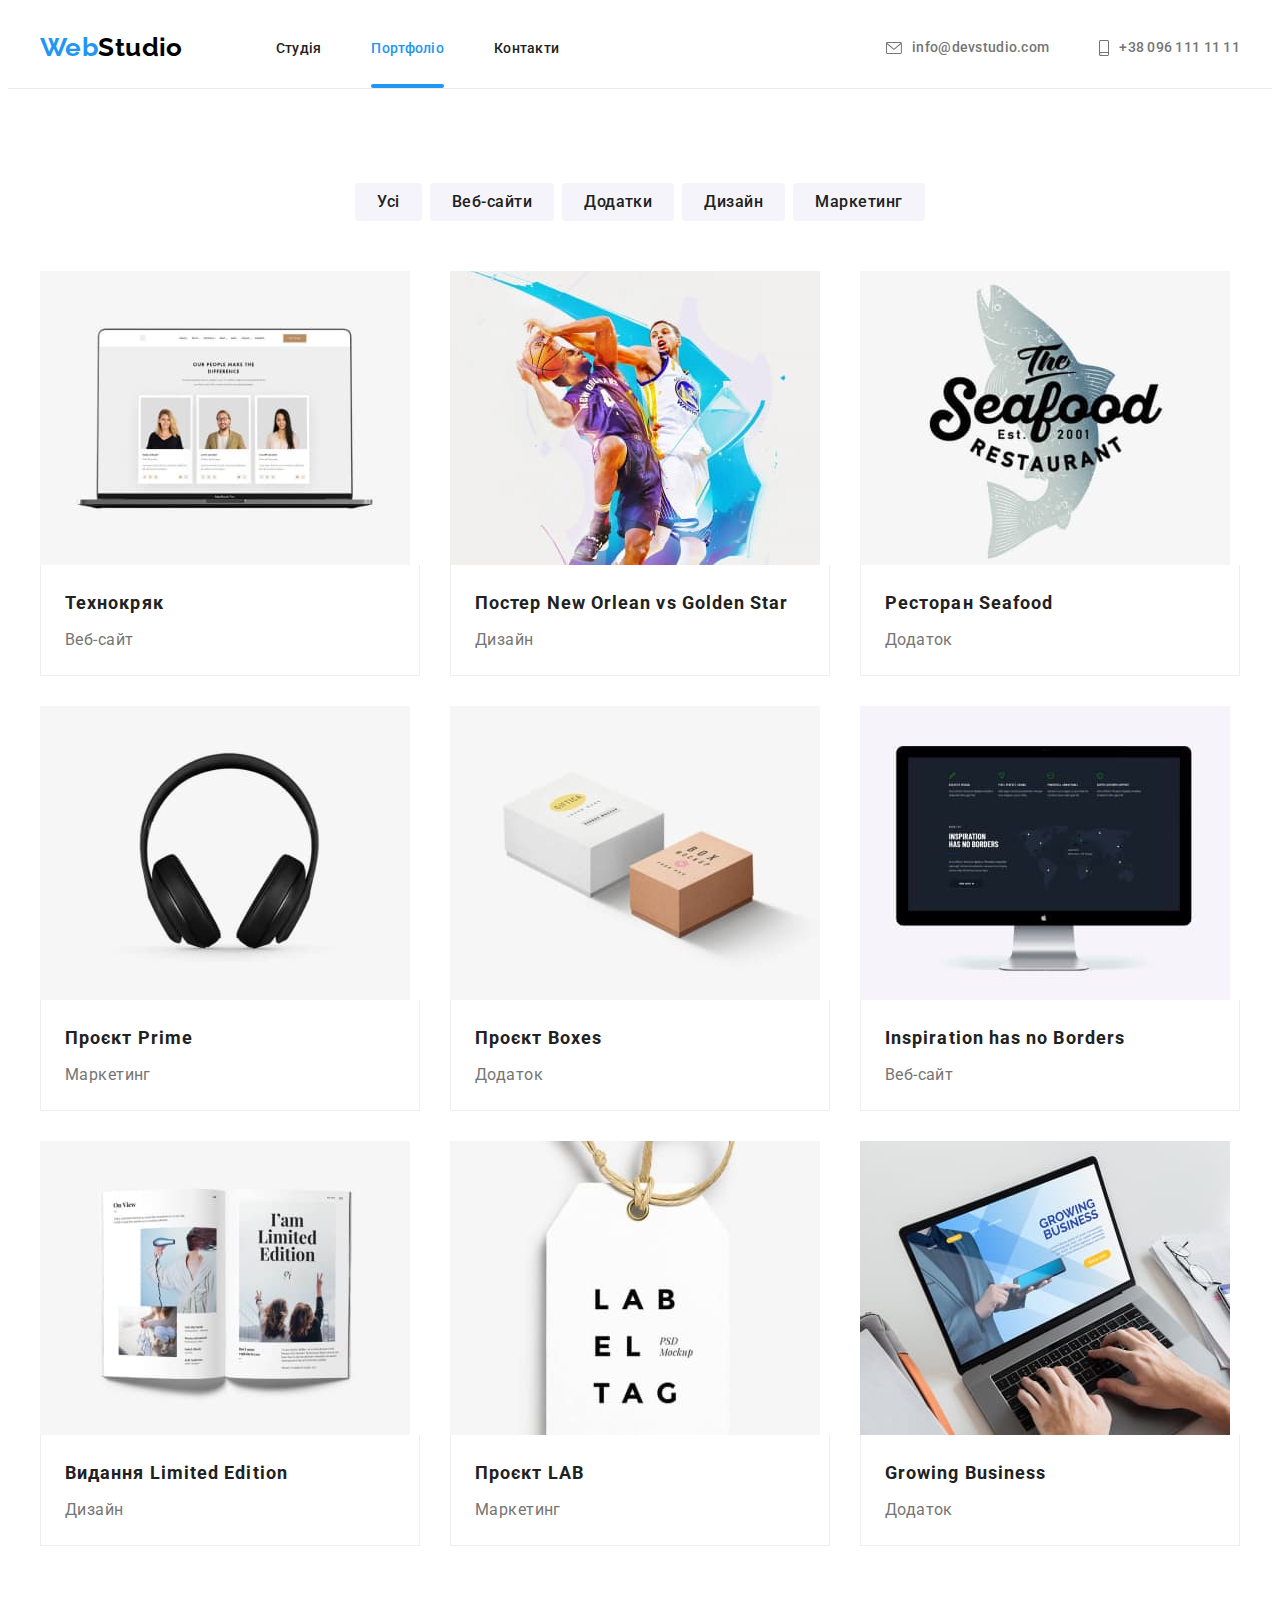
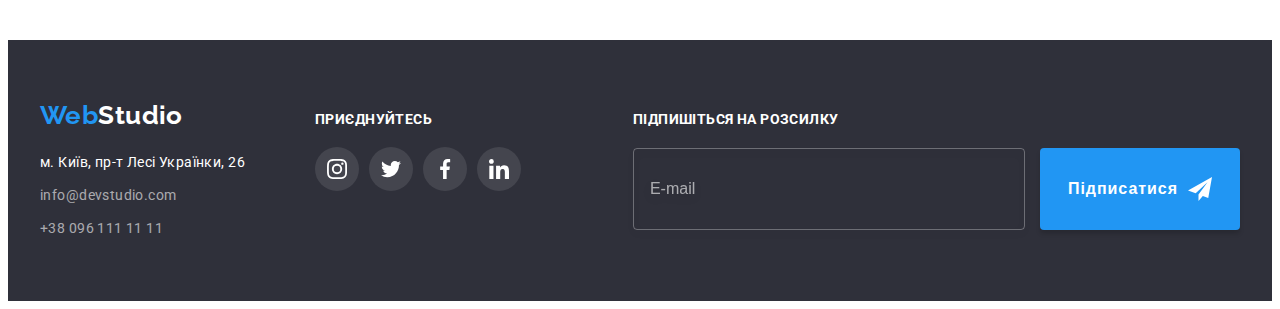
==== portfolio.html @ 74a9b454 "Копіює файли з 6 ДЗ" ====
<!DOCTYPE html>
<html lang="uk">
  <head>
    <meta charset="UTF-8" />
    <meta http-equiv="X-UA-Compatible" content="IE=edge" />
    <meta name="viewport" content="width=device-width, initial-scale=1.0" />
    <title>Портфоліо</title>
    <link rel="preconnect" href="https://fonts.googleapis.com" />
    <link rel="preconnect" href="https://fonts.gstatic.com" crossorigin />
    <link href="https://fonts.googleapis.com/css2?family=Raleway:wght@700&family=Roboto:wght@400;500;700;900&display=swap" rel="stylesheet" />
    <link
      rel="stylesheet"
      href="https://cdnjs.cloudflare.com/ajax/libs/modern-normalize/1.1.0/modern-normalize.min.css"
      integrity="sha512-wpPYUAdjBVSE4KJnH1VR1HeZfpl1ub8YT/NKx4PuQ5NmX2tKuGu6U/JRp5y+Y8XG2tV+wKQpNHVUX03MfMFn9Q=="
      crossorigin="anonymous"
      referrerpolicy="no-referrer"
    />
    <link rel="stylesheet" href="./css/styles.css" />
  </head>
  <body>
    <header class="header">
      <div class="container">
        <nav class="navigation">
          <a href="./index.html" class="logo link">Web<span class="logo-header">Studio</span></a>
          <ul class="nav-list list">
            <li class="nav-list-item"><a href="./index.html" class="nav-item link">Студія</a></li>
            <li class="nav-list-item"><a href="./portfolio.html" class="nav-item current link">Портфоліо</a></li>
            <li class="nav-list-item"><a href="#" class="nav-item link">Контакти</a></li>
          </ul>
        </nav>
        <ul class="header-contacts list">
          <li class="header-contact-items">
            <a href="mailto:info@devstudio.com" class="header-contacts-item link">
              <svg class="header-contact-icon" width="16" height="12">
                <use href="./images/icons.svg#icon-envelope"></use>
              </svg>
              info@devstudio.com</a
            >
          </li>
          <li class="header-contact-items">
            <a href="tel:+380961111111" class="header-contacts-item link">
              <svg class="header-contact-icon" width="10" height="16">
                <use href="./images/icons.svg#icon-smartphone"></use>
              </svg>
              +38 096 111 11 11</a
            >
          </li>
        </ul>
      </div>
    </header>
    <main>
      <section class="section">
        <div class="container">
          <h1 class="visually-hidden">Портфоліо</h1>
          <ul class="buttons-list list">
            <li class="btn-item"><button type="button" class="button-item">Усі</button></li>
            <li class="btn-item"><button type="button" class="button-item">Веб-сайти</button></li>
            <li class="btn-item"><button type="button" class="button-item">Додатки</button></li>
            <li class="btn-item"><button type="button" class="button-item">Дизайн</button></li>
            <li class="btn-item"><button type="button" class="button-item">Маркетинг</button></li>
          </ul>
          <ul class="projects-list list">
            <li class="project-item">
              <a class="card-link" href="#">
                <div class="thumb-project-img">
                  <img src="./images/portfolio-photo1.jpg" alt="Ноутбук" width="370" />
                  <p class="card-text-overlay">
                    Ресурс пропонує комплексні пропозиції з різним рівнем функціоналу та сервісів. Все це дозволить відвідувачу отримати вичерпні відомості про компанію чи приватну особу.
                  </p>
                </div>
                <div class="wrapper-project-text">
                  <h2 class="project-title">Технокряк</h2>
                  <p class="project-type">Веб-сайт</p>
                </div>
              </a>
            </li>
            <li class="project-item">
              <a class="card-link" href="#">
                <div class="thumb-project-img">
                  <img src="./images/portfolio-photo2.jpg" alt="Два хлопці з баскетбоьним мячем" width="370" />
                  <p class="card-text-overlay">
                    Ресурс пропонує комплексні пропозиції з різним рівнем функціоналу та сервісів. Все це дозволить відвідувачу отримати вичерпні відомості про компанію чи приватну особу.
                  </p>
                </div>
                <div class="wrapper-project-text">
                  <h2 class="project-title">Постер <span lang="en">New Orlean vs Golden Star</span></h2>
                  <p class="project-type">Дизайн</p>
                </div>
              </a>
            </li>
            <li class="project-item">
              <a class="card-link" href="#">
                <div class="thumb-project-img">
                  <img src="./images/portfolio-photo3.jpg" alt="Риба з надписом" width="370" />
                  <p class="card-text-overlay">
                    Ресурс пропонує комплексні пропозиції з різним рівнем функціоналу та сервісів. Все це дозволить відвідувачу отримати вичерпні відомості про компанію чи приватну особу.
                  </p>
                </div>
                <div class="wrapper-project-text">
                  <h2 class="project-title">Ресторан <span lang="en">Seafood</span></h2>
                  <p class="project-type">Додаток</p>
                </div>
              </a>
            </li>
            <li class="project-item">
              <a class="card-link" href="#">
                <div class="thumb-project-img">
                  <img src="./images/portfolio-photo4.jpg" alt="Навушники" width="370" />
                  <p class="card-text-overlay">
                    Ресурс пропонує комплексні пропозиції з різним рівнем функціоналу та сервісів. Все це дозволить відвідувачу отримати вичерпні відомості про компанію чи приватну особу.
                  </p>
                </div>
                <div class="wrapper-project-text">
                  <h2 class="project-title">Проєкт <span lang="en">Prime</span></h2>
                  <p class="project-type">Маркетинг</p>
                </div>
              </a>
            </li>
            <li class="project-item">
              <a class="card-link" href="#">
                <div class="thumb-project-img">
                  <img src="./images/portfolio-photo5.jpg" alt="Дві коробки" width="370" />
                  <p class="card-text-overlay">
                    Ресурс пропонує комплексні пропозиції з різним рівнем функціоналу та сервісів. Все це дозволить відвідувачу отримати вичерпні відомості про компанію чи приватну особу.
                  </p>
                </div>
                <div class="wrapper-project-text">
                  <h2 class="project-title">Проєкт <span lang="en">Boxes</span></h2>
                  <p class="project-type">Додаток</p>
                </div>
              </a>
            </li>
            <li class="project-item">
              <a class="card-link" href="#">
                <div class="thumb-project-img">
                  <img src="./images/portfolio-photo6.jpg" alt="Монітор компютера" width="370" />
                  <p class="card-text-overlay">
                    Ресурс пропонує комплексні пропозиції з різним рівнем функціоналу та сервісів. Все це дозволить відвідувачу отримати вичерпні відомості про компанію чи приватну особу.
                  </p>
                </div>
                <div class="wrapper-project-text">
                  <h2 lang="en" class="project-title">Inspiration has no Borders</h2>
                  <p class="project-type">Веб-сайт</p>
                </div>
              </a>
            </li>
            <li class="project-item">
              <a class="card-link" href="#">
                <div class="thumb-project-img">
                  <img src="./images/portfolio-photo7.jpg" alt="Розгорнутий журнал" width="370" />
                  <p class="card-text-overlay">
                    Ресурс пропонує комплексні пропозиції з різним рівнем функціоналу та сервісів. Все це дозволить відвідувачу отримати вичерпні відомості про компанію чи приватну особу.
                  </p>
                </div>
                <div class="wrapper-project-text">
                  <h2 class="project-title">Видання <span lang="en">Limited Edition</span></h2>
                  <p class="project-type">Дизайн</p>
                </div>
              </a>
            </li>
            <li class="project-item">
              <a class="card-link" href="#">
                <div class="thumb-project-img">
                  <img src="./images/portfolio-photo8.jpg" alt="Кулон-емблема" width="370" />
                  <p class="card-text-overlay">
                    Ресурс пропонує комплексні пропозиції з різним рівнем функціоналу та сервісів. Все це дозволить відвідувачу отримати вичерпні відомості про компанію чи приватну особу.
                  </p>
                </div>
                <div class="wrapper-project-text">
                  <h2 class="project-title">Проєкт LAB</h2>
                  <p class="project-type">Маркетинг</p>
                </div>
              </a>
            </li>
            <li class="project-item">
              <a class="card-link" href="#">
                <div class="thumb-project-img">
                  <img src="./images/portfolio-photo9.jpg" alt="Людина працює на ноутбуці" width="370" />
                  <p class="card-text-overlay">
                    Ресурс пропонує комплексні пропозиції з різним рівнем функціоналу та сервісів. Все це дозволить відвідувачу отримати вичерпні відомості про компанію чи приватну особу.
                  </p>
                </div>
                <div class="wrapper-project-text">
                  <h2 lang="en" class="project-title">Growing Business</h2>
                  <p class="project-type">Додаток</p>
                </div>
              </a>
            </li>
          </ul>
        </div>
      </section>
    </main>
    <footer class="footer-section">
      <div class="footer-contaier container">
        <div class="footer-logo-address-wrap">
          <a href="./index.html" class="logo link">Web<span class="logo-footer">Studio</span></a>
          <address>
            <ul class="address-list list">
              <li class="address-items">
                <a href="https://goo.gl/maps/QsHPE56uMVztVqJ69" target="_blank" rel="noreferrer nofollow noopener" class="address-item link">м. Київ, пр-т Лесі Українки, 26 </a>
              </li>
              <li class="address-items"><a href="mailto:info@devstudio.com" class="footer-contacts-item link">info@devstudio.com</a></li>
              <li class="address-items"><a href="tel:+380961111111" class="footer-contacts-item link">+38 096 111 11 11</a></li>
            </ul>
          </address>
        </div>
        <div class="footer-social-wrap">
          <p class="footer-social-text">Приєднуйтесь</p>
          <ul class="footer-social-list list">
            <li class="footer-social-item">
              <a href="" class="footer-social-link">
                <svg class="footer-social-icon" width="20" height="20">
                  <use href="./images/icons.svg#icon-instagram"></use>
                </svg>
              </a>
            </li>
            <li class="footer-social-item">
              <a href="" class="footer-social-link">
                <svg class="footer-social-icon" width="20" height="20">
                  <use href="./images/icons.svg#icon-twitter"></use>
                </svg>
              </a>
            </li>
            <li class="footer-social-item">
              <a href="" class="footer-social-link">
                <svg class="footer-social-icon" width="20" height="20">
                  <use href="./images/icons.svg#icon-facebook"></use>
                </svg>
              </a>
            </li>
            <li class="footer-social-item">
              <a href="" class="footer-social-link">
                <svg class="footer-social-icon" width="20" height="20">
                  <use href="./images/icons.svg#icon-linkedin"></use>
                </svg>
              </a>
            </li>
          </ul>
        </div>
        <div class="sign-in">
          <b class="sign-text">Підпишіться на розсилку</b>
          <form class="sign-form">
            <div class="sign-field">
              <input type="text" name="mail" class="input-sign-mail" placeholder="E-mail" />
            </div>
            <button type="submit" class="btn-sign">
              Підписатися
              <svg class="sign-icon" width="24" height="24">
                <use href="./images/icons.svg#icon-send"></use>
              </svg>
            </button>
          </form>
        </div>
      </div>
    </footer>
  </body>
</html>
---- css/styles.css ----
:root {
  --main-text-color: #757575;
  --secondary-text-color: #212121;
  --logo-text-color: #000000;
  --accent-color: #2196f3;
  --active-button-color: #188ce8;
  --white-text-color: #ffffff;
  --main-background-color: #ffffff;
  --background-portfolio-projects-item: #eeeeee;
  --background-color-our-team-section: #f5f4fa;
  --footer-contacts-text-color: rgba(255, 255, 255, 0.6);
  --background-color-footer: #2f303a;
  --line-header-color: #ececec;
  --icons-color: #afb1b8;
}

body {
  font-family: 'Roboto', sans-serif;
  font-size: 14px;
  letter-spacing: 0.03em;
  color: var(--main-text-color);
  background-color: var(--main-background-color);
}

/*  Reset */

ul {
  margin: 0;
  padding-left: 0;
}

h1,
h2,
h3,
h4,
h5,
h6,
p {
  margin: 0;
}

button {
  cursor: pointer;
  display: block;
  border: none;
  border-radius: 4px;
}

address {
  font-style: normal;
}

img {
  display: block;
  max-width: 100%;
  height: auto;
}

.link {
  text-decoration: none;
  color: inherit;
}

.list {
  list-style-type: none;
  padding-left: 0;
  margin: 0;
}
.container {
  width: 1200px;
  margin: 0 auto;
  padding-left: 15px;
  padding-right: 15px;
  /* outline: 2px solid red; */
}

.section {
  padding-top: 94px;
  padding-bottom: 94px;
  /* outline: 2px solid green; */
}

.logo.link {
  display: block;
}

/* Header styles */

.header.logo.link {
  padding-top: 24px;
  padding-bottom: 25px;
}

.logo {
  font-family: 'Raleway', sans-serif;
  font-weight: 700;
  font-size: 26px;
  line-height: 1.19;
  color: var(--accent-color);
}

.logo-header {
  color: var(--logo-text-color);
}

.nav-item {
  position: relative;
  font-weight: 500;
  line-height: 1.14;
  letter-spacing: 0.02em;
  color: var(--secondary-text-color);
  padding: 32px 0;
  transition-property: color;
  transition-duration: 250ms;
  transition-timing-function: cubic-bezier(0.4, 0, 0.2, 1);
}

.nav-item:hover,
.nav-item:focus {
  color: var(--accent-color);
}

.current {
  color: var(--accent-color);
}
.current::after {
  position: absolute;
  content: '';
  width: 100%;
  height: 4px;
  border-radius: 2px;
  background-color: var(--accent-color);
  display: block;
  bottom: 0;
}

.header-contacts-item {
  font-weight: 500;
  line-height: 1.14;
  letter-spacing: 0.02em;
  color: var(--main-text-color);
  padding: 32px 0;
  display: flex;
  align-items: center;
  transition-property: color;
  transition-duration: 250ms;
  transition-timing-function: cubic-bezier(0.4, 0, 0.2, 1);
}

.header-contacts-item:hover,
.header-contacts-item:focus {
  color: var(--accent-color);
}
.header {
  border-bottom: 1px solid var(--line-header-color);
}

.nav-list.list {
  display: flex;
  align-items: center;
}

.nav-list-item:not(:last-child) {
  margin-right: 50px;
}

.header-contacts.list {
  display: flex;
  margin-left: auto;
}

.header-contact-items:not(:last-child) {
  margin-right: 50px;
}

.navigation {
  display: flex;
}

.navigation > .logo.link {
  margin-right: 93px;
  padding-top: 24px;
  padding-bottom: 25px;
}
.header .container {
  display: flex;
  align-items: center;
}

.header-contact-icon {
  margin-right: 10px;
  fill: currentColor;
}
/* Hero styles */

.hero {
  background-color: #c4c4c4;
  padding-top: 200px;
  padding-bottom: 200px;
  max-width: 1600px;
  height: 600px;
  background-image: linear-gradient(rgba(47, 48, 58, 0.4), rgba(47, 48, 58, 0.4)), url(../images/hero-bg.jpg);
  background-position: center;
  background-size: cover;
  background-repeat: no-repeat;
  margin-left: auto;
  margin-right: auto;
}

.hero-title {
  font-weight: 900;
  font-size: 44px;
  line-height: 1.36;
  text-align: center;
  letter-spacing: 0.06em;
  text-transform: uppercase;
  color: var(--white-text-color);
  margin-bottom: 30px;
  max-width: 696px;
  margin-left: auto;
  margin-right: auto;
  /* outline: 2px solid green; */
}

.hero-button {
  font-family: inherit;
  font-weight: 700;
  font-size: 16px;
  line-height: 1.88;
  letter-spacing: 0.06em;
  color: var(--white-text-color);
  background-color: var(--accent-color);
  padding: 10px 32px;
  margin-left: auto;
  margin-right: auto;
  transition: background-color 250ms cubic-bezier(0.4, 0, 0.2, 1);
}

.hero-button:hover,
.hero-button:focus {
  background-color: var(--active-button-color);
}

/* Features styles */

.visually-hidden {
  position: absolute;
  width: 1px;
  height: 1px;
  margin: -1px;
  border: 0;
  padding: 0;

  white-space: nowrap;
  clip-path: inset(100%);
  clip: rect(0 0 0 0);
  overflow: hidden;
}

.features-subtitle {
  font-size: 14px;
  line-height: 1.14;
  text-transform: uppercase;
  color: var(--secondary-text-color);
  margin-bottom: 10px;
}

.features-descr {
  line-height: 1.71;
}

.features-item {
  width: calc((100% - 90px) / 4);
}
.features-list {
  display: flex;
}
.features-item:not(:last-child) {
  margin-right: 30px;
}

.features-icon-wrap {
  width: 100%;
  height: 120px;
  background-color: #f5f4fa;
  display: flex;
  justify-content: center;
  align-items: center;
  margin-bottom: 30px;
}

/* Work styles */

.work-title,
.team-title,
.clients-title {
  font-size: 36px;
  line-height: 1.17;
  text-align: center;
  color: var(--secondary-text-color);
  margin-bottom: 50px;
}
.section.work {
  padding-top: 0;
}

.work-item {
  width: calc((100% - 60px) / 3);
}

.work-list {
  display: flex;
}

.work-item:not(:last-child) {
  margin-right: 30px;
}

.work-img-thumb {
  position: relative;
}

.work-overlay {
  position: absolute;
  width: 100%;
  height: 70px;
  bottom: 0;
  background-color: rgba(47, 48, 58, 0.8);
  font-weight: 700;
  line-height: 1.14;
  text-transform: uppercase;
  color: var(--white-text-color);
  display: flex;
  align-items: center;
  justify-content: center;
}

/* Our team styles */
.our-team {
  background-color: var(--background-color-our-team-section);
}

.team-list {
  display: flex;
}

.team-item {
  background-color: var(--main-background-color);
  width: calc((100% - 90px) / 4);
  box-shadow: 0px 1px 3px rgba(0, 0, 0, 0.12), 0px 1px 1px rgba(0, 0, 0, 0.14), 0px 2px 1px rgba(0, 0, 0, 0.2);
  border-radius: 0px 0px 4px 4px;
}

.team-item:not(:last-child) {
  margin-right: 30px;
}

.subtitle-profession {
  padding-top: 30px;
  padding-bottom: 30px;
}

.team-subtitle {
  font-weight: 500;
  font-size: 16px;
  line-height: 1.19;
  text-align: center;
  color: var(--secondary-text-color);
  margin-bottom: 10px;
}

.team-profession {
  font-size: 16px;
  line-height: 1.19;
  text-align: center;
  margin-bottom: 16px;
}

.social-list {
  display: flex;
  gap: 10px;
  justify-content: center;
}
.social-item {
  width: 44px;
  height: 44px;
}

.social-link {
  width: 100%;
  height: 100%;
  border-radius: 50%;
  display: flex;
  align-items: center;
  justify-content: center;
  color: var(--icons-color);
  transition: background-color 250ms cubic-bezier(0.4, 0, 0.2, 1), color 250ms cubic-bezier(0.4, 0, 0.2, 1);
}

.social-icon {
  fill: currentColor;
}

.social-link:hover,
.social-link:focus {
  background-color: var(--accent-color);
  color: var(--main-background-color);
}

/*  Clients styles */

.clients-title {
  margin-bottom: 50px;
}

.clients-list {
  display: flex;
  /* justify-content: center; */
  gap: 30px;
}
.clients-item {
  width: calc((100% - 150px) / 6);
  height: 92px;
}
.clients-link {
  width: 100%;
  height: 100%;
  display: flex;
  justify-content: center;
  align-items: center;
  border: 1px solid currentColor;
  /*  border: 1px solid #afb1b8; */
  border-radius: 4px;
  color: var(--icons-color);
  transition: color 250ms cubic-bezier(0.4, 0, 0.2, 1);
}

.client-icon {
  fill: currentColor;
}

.clients-link:hover,
.clients-link:focus {
  /* border-color: var(--accent-color); */
  color: var(--accent-color);
}

/*  Footer styles */

.footer-section {
  background-color: var(--background-color-footer);
  padding-top: 60px;
  padding-bottom: 60px;
}

.footer-section .logo.link {
  margin-bottom: 20px;
}
.logo-footer {
  color: var(--white-text-color);
}
.address-items:not(:last-child) {
  margin-bottom: 9px;
}

.address-item.link {
  line-height: 1.71;
  color: var(--white-text-color);
}
.address-list .link {
  transition: color 250ms cubic-bezier(0.4, 0, 0.2, 1);
}

.address-item.link:hover,
.address-item.link:focus {
  color: var(--accent-color);
}
.footer-contacts-item.link {
  line-height: 1.71;
  color: var(--footer-contacts-text-color);
}

.footer-contacts-item.link:hover,
.footer-contacts-item.link:focus {
  color: var(--accent-color);
}

.footer-social-text {
  font-weight: 700;
  font-size: 14px;
  line-height: 1, 14px;
  text-transform: uppercase;
  color: var(--white-text-color);
  margin-bottom: 20px;
}

.footer-social-list {
  display: flex;
  gap: 10px;
  justify-content: center;
}
.footer-social-item {
  width: 44px;
  height: 44px;
}

.footer-social-link {
  width: 100%;
  height: 100%;
  display: flex;
  justify-content: center;
  align-items: center;
  border-radius: 50%;
  background-color: rgba(255, 255, 255, 0.1);
  color: var(--white-text-color);
  transition: background-color 250ms cubic-bezier(0.4, 0, 0.2, 1);
}

.footer-social-icon {
  fill: currentColor;
}

.footer-social-link:hover,
.footer-social-link:focus {
  background-color: var(--accent-color);
}

.footer-logo-address-wrap {
  margin-right: 70px;
}
.footer-contaier {
  display: flex;
  align-items: baseline;
}

.sign-in {
  margin-left: auto;
}

.sign-text {
  display: block;
  font-weight: 700;
  line-height: 1.14;
  text-transform: uppercase;
  color: var(--white-text-color);
  margin-bottom: 20px;
}

.input-sign-mail {
  border: 1px solid rgba(255, 255, 255, 0.3);
  filter: drop-shadow(0px 4px 4px rgba(0, 0, 0, 0.15));
  border-radius: 4px;
  background-color: transparent;
  width: 358px;
  height: 50px;
  padding: 15px 16px;
  margin-right: 15px;
  outline: transparent;
  color: var(--white-text-color);
}

.input-sign-mail::placeholder {
  font-weight: 400;
  font-size: 16px;
  line-height: 1.25;
  display: flex;
  align-items: center;
  color: rgba(255, 255, 255, 0.6);
}

.btn-sign {
  background: var(--accent-color);
  box-shadow: 0px 4px 4px rgba(0, 0, 0, 0.15);
  border-radius: 4px;
  padding: 10px 28px;
  font-weight: 700;
  font-size: 16px;
  line-height: 1.88;
  display: flex;
  align-items: center;
  text-align: center;
  letter-spacing: 0.06em;
  color: var(--white-text-color);
  transition: background-color 250ms cubic-bezier(0.4, 0, 0.2, 1);
}

.btn-sign:hover,
.btn-sign:focus {
  background-color: var(--active-button-color);
}

.sign-icon {
  margin-left: 10px;
  fill: var(--main-background-color);
}

.sign-form {
  display: flex;
}

/* Portfolio styles */

.buttons-list {
  display: flex;
  justify-content: center;
  margin-bottom: 50px;
}
.btn-item:not(:last-child) {
  margin-right: 8px;
}

.button-item {
  font-family: inherit;
  font-weight: 500;
  font-size: 16px;
  line-height: 1.63;
  text-align: center;
  letter-spacing: 0.03em;
  color: var(--secondary-text-color);
  background: #f5f4fa;
  padding: 6px 22px;
  transition: background-color 250ms cubic-bezier(0.4, 0, 0.2, 1), color 250ms cubic-bezier(0.4, 0, 0.2, 1), box-shadow 250ms cubic-bezier(0.4, 0, 0.2, 1);
}

.button-item:hover,
.button-item:focus {
  color: var(--white-text-color);
  background-color: var(--accent-color);
  box-shadow: 0px 3px 1px rgba(0, 0, 0, 0.1), 0px 1px 2px rgba(0, 0, 0, 0.08), 0px 2px 2px rgba(0, 0, 0, 0.12);
}

.project-title {
  font-size: 18px;
  line-height: 2;
  letter-spacing: 0.06em;
  color: var(--secondary-text-color);
  margin-bottom: 4px;
}

.project-type {
  font-size: 16px;
  line-height: 1.88;
}

.wrapper-project-text {
  padding: 20px 24px;
  border-left: 1px solid var(--background-portfolio-projects-item);
  border-right: 1px solid var(--background-portfolio-projects-item);
  border-bottom: 1px solid var(--background-portfolio-projects-item);
}

.projects-list.list {
  display: flex;
  flex-wrap: wrap;
  gap: 30px;
}

.project-item {
  flex-basis: calc((100% - 60px) / 3);
}

.card-link {
  color: currentColor;
  text-decoration: none;
  display: block;
  transition: box-shadow 250ms cubic-bezier(0.4, 0, 0.2, 1);
}

.card-link:hover,
.card-link:focus {
  box-shadow: 0px 1px 1px rgba(0, 0, 0, 0.12), 0px 4px 4px rgba(0, 0, 0, 0.06), 1px 4px 6px rgba(0, 0, 0, 0.16);
}

.thumb-project-img {
  position: relative;
  display: block;
  overflow: hidden;
}

.card-text-overlay {
  position: absolute;
  width: 100%;
  height: 100%;
  top: 0;
  left: 0;
  padding: 63px 24px;
  font-weight: 400;
  font-size: 18px;
  line-height: 1.56;
  color: var(--white-text-color);
  background-color: rgba(33, 150, 243, 0.9);
  transform: translateY(100%);
  transition: transform 250ms cubic-bezier(0.4, 0, 0.2, 1);
}

.card-link:hover .card-text-overlay,
.card-link:focus .card-text-overlay {
  transform: translateY(0);
}

/* Modal styles */

.backdrop {
  position: fixed;
  top: 0;
  left: 0;
  width: 100%;
  height: 100%;
  background-color: rgba(0, 0, 0, 0.2);
  transition: opacity 300ms linear, visibility 300ms linear;
}

.backdrop.is-hidden {
  opacity: 0;
  pointer-events: none;
  visibility: hidden;
}
.modal {
  position: absolute;
  width: 528px;
  height: 581px;
  background-color: var(--main-background-color);
  box-shadow: 0px 1px 3px rgba(0, 0, 0, 0.12), 0px 1px 1px rgba(0, 0, 0, 0.14), 0px 2px 1px rgba(0, 0, 0, 0.2);
  border-radius: 4px;
  top: 50%;
  left: 50%;
  transform: translateX(-50%) translateY(-50%) scale(1);
  transition: transform 250ms cubic-bezier(0.4, 0, 0.2, 1);
  padding: 40px;
}

.backdrop.is-hidden .modal {
  transform: translateX(-50%) translateY(-50%) scale(0);
}

.btn-close-modal {
  position: absolute;
  top: 8px;
  right: 8px;
  width: 30px;
  height: 30px;
  border-radius: 50%;
  cursor: pointer;
  display: flex;
  align-items: center;
  justify-content: center;
  background: var(--main-background-color);
  border: 1px solid rgba(0, 0, 0, 0.1);
  transition: fill 250ms cubic-bezier(0.4, 0, 0.2, 1);
}

.btn-close-modal:hover,
.btn-close-modal:focus {
  fill: var(--accent-color);
}

.modal-title {
  margin-bottom: 12px;
  font-weight: 700;
  font-size: 20px;
  line-height: 1.15;
  text-align: center;
  color: var(--secondary-text-color);
}

.modal-label {
  display: block;
  margin-bottom: 4px;
  font-weight: 400;
  font-size: 12px;
  line-height: 1.17;
  letter-spacing: 0.01em;
}

.modal-input {
  display: block;
  width: 100%;
  height: 40px;
  border: 1px solid rgba(33, 33, 33, 0.2);
  border-radius: 4px;
  padding-left: 42px;
  outline: transparent;
  transition: border-color 250ms cubic-bezier(0.4, 0, 0.2, 1);
}

.modal-input:focus,
.modal-input:hover {
  border-color: var(--accent-color);
}

.modal-input:focus + .modal-icon,
.modal-input:hover + .modal-icon {
  fill: var(--accent-color);
}

.modal-field {
  margin-bottom: 10px;
}

.input-wrap {
  position: relative;
}

.modal-icon {
  position: absolute;
  left: 12px;
  top: 50%;
  transform: translateY(-50%);
  transition: fill 250ms cubic-bezier(0.4, 0, 0.2, 1);
}

.modal-textarea {
  width: 100%;
  height: 120px;
  padding: 12px 16px;
  border: 1px solid rgba(33, 33, 33, 0.2);
  border-radius: 4px;
  outline: transparent;
  resize: none;
  transition: border-color 250ms cubic-bezier(0.4, 0, 0.2, 1);
}

.modal-textarea::placeholder {
  font-weight: 400;
  font-size: 12px;
  line-height: 1.17;
  letter-spacing: 0.01em;
  color: rgba(117, 117, 117, 0.5);
}

.modal-textarea:hover,
.modal-textarea:focus {
  border-color: var(--accent-color);
}

.modal-field.comment {
  margin-bottom: 20px;
}

.icon-checkbox {
  width: 16px;
  height: 15px;
  border-radius: 3px;
  border: 2px solid var(--secondary-text-color);
  display: inline-flex;
  justify-content: center;
  align-items: center;
  margin-right: 7px;
}

.modal-checkbox:focus + .icon-checkbox{
  border-color: var(--active-button-color);
}

.modal-checkbox:checked + .icon-checkbox {
  border-color: transparent;
  background-color: var(--accent-color);
  background-origin: border-box;
}

.modal-label.agee {
  font-weight: 400;
  font-size: 14px;
  line-height: 1.71;
  letter-spacing: 0.03em;
  margin: 0;
  display: flex;
  align-items: center;
}

.agree-link {
  position: relative;
  color: var(--accent-color);
  cursor: pointer;
  margin-left: 4px;
}

.agree-link::after {
  position: absolute;
  content: '';
  width: 100%;
  height: 1px;
  background-color: var(--accent-color);
  display: block;
  bottom: 4px;
  right: 0;
}

.modal-field.agree {
  display: flex;
  align-items: center;
  justify-content: center;
  margin-bottom: 30px;
}

.modal-button-send {
  padding: 10px 52px;
  margin: 0 auto;
  font-weight: 700;
  font-size: 16px;
  line-height: 1.88;
  display: flex;
  align-items: center;
  text-align: center;
  letter-spacing: 0.06em;
  color: var(--white-text-color);
  background: var(--accent-color);
  box-shadow: 0px 4px 4px rgba(0, 0, 0, 0.15);
  border-radius: 4px;
  transition: background-color 250ms cubic-bezier(0.4, 0, 0.2, 1);
}

.modal-button-send:hover,
.modal-button-send:focus {
  background-color: var(--active-button-color);
}
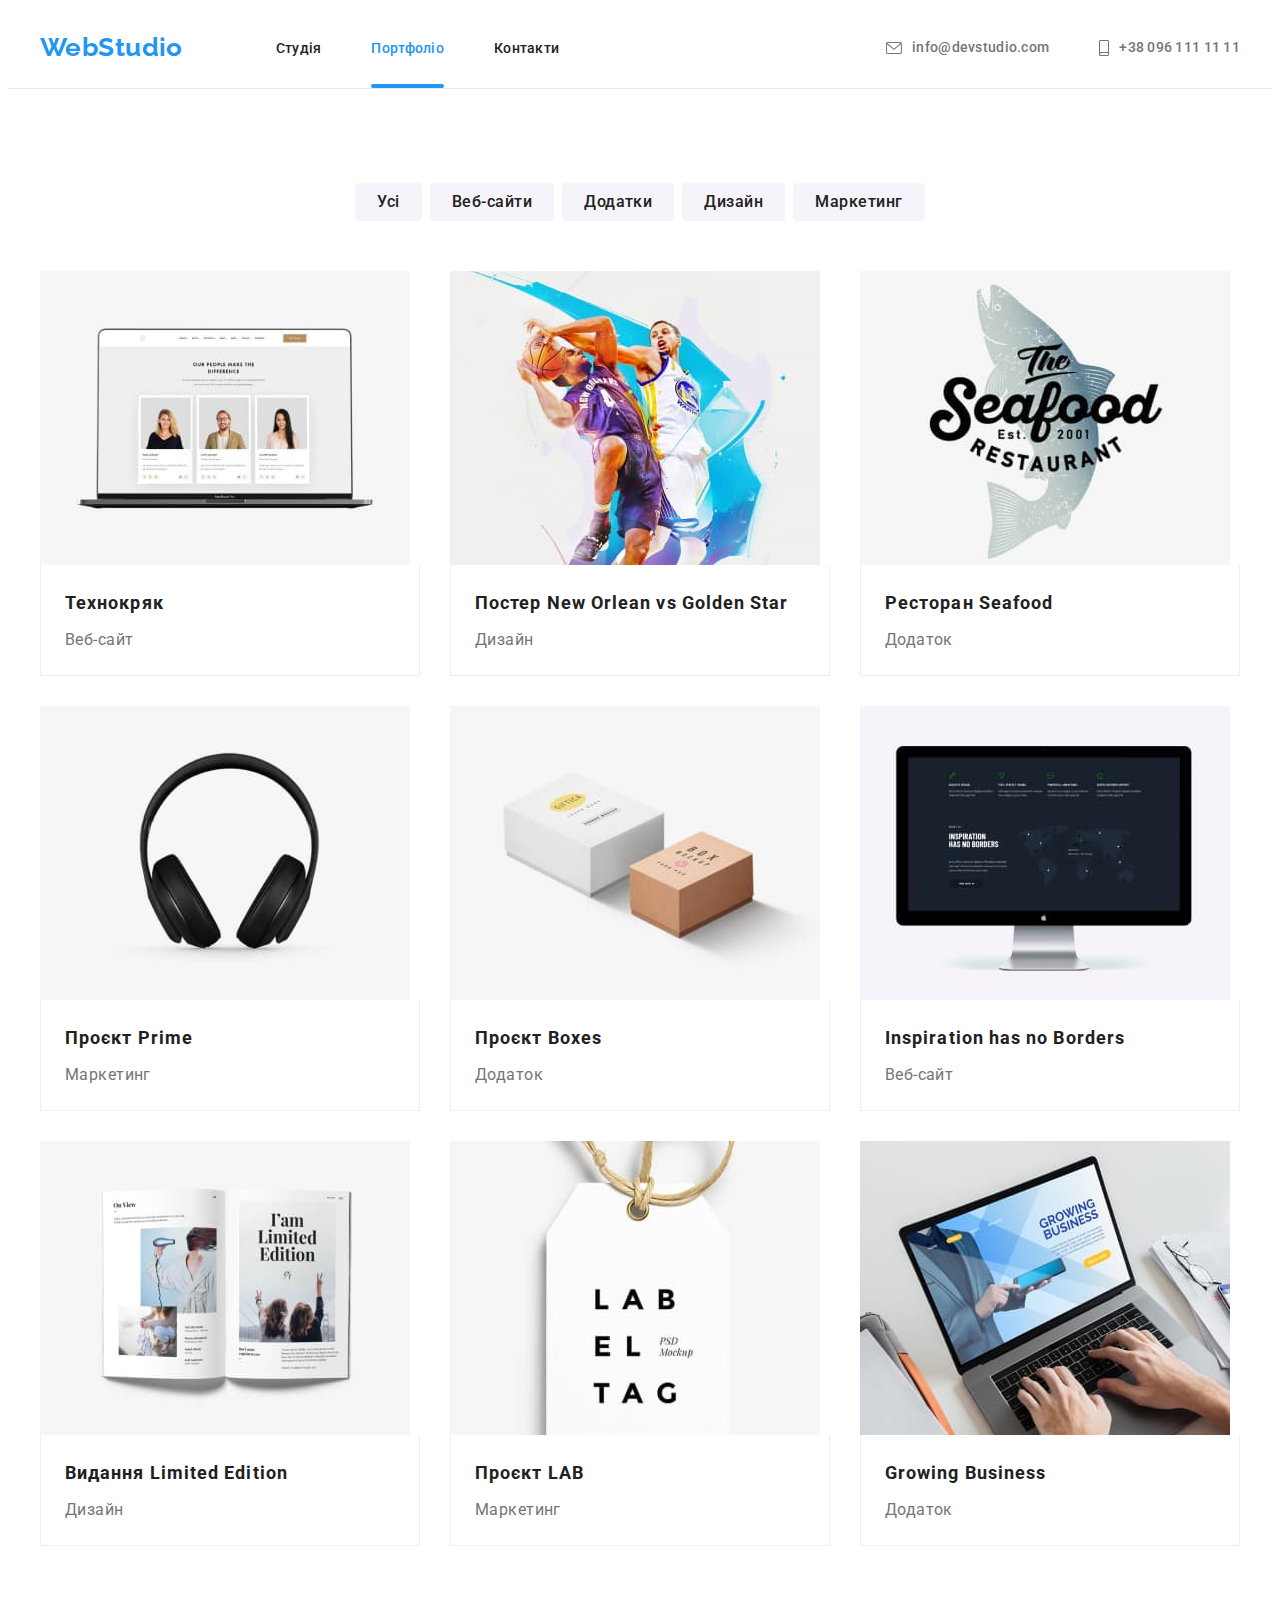
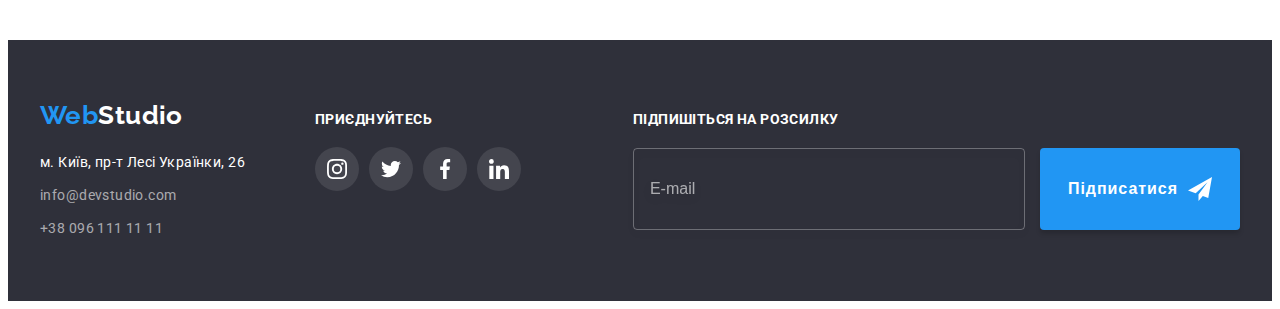
==== commit c7627714: "Добавляє класи БЕМ для Нашої команди, модифікатор для Лого, Соц.мереж" ====
--- a/portfolio.html
+++ b/portfolio.html
@@ -15,31 +15,32 @@
       crossorigin="anonymous"
       referrerpolicy="no-referrer"
     />
-    <link rel="stylesheet" href="./css/styles.css" />
+    <!-- <link rel="stylesheet" href="./css/styles.css" /> -->
+    <link rel="stylesheet" href="./css/main.min.css">
   </head>
   <body>
     <header class="header">
-      <div class="container">
+      <div class="container header__container">
         <nav class="navigation">
-          <a href="./index.html" class="logo link">Web<span class="logo-header">Studio</span></a>
-          <ul class="nav-list list">
-            <li class="nav-list-item"><a href="./index.html" class="nav-item link">Студія</a></li>
-            <li class="nav-list-item"><a href="./portfolio.html" class="nav-item current link">Портфоліо</a></li>
-            <li class="nav-list-item"><a href="#" class="nav-item link">Контакти</a></li>
+          <a href="./index.html" class="logo link navigation__logo">Web<span class="logo__part">Studio</span></a>
+          <ul class="site-nav list ">
+            <li class="site-nav__item"><a href="./index.html" class="site-nav__link link">Студія</a></li>
+            <li class="site-nav__item"><a href="./portfolio.html" class="site-nav__link link current">Портфоліо</a></li>
+            <li class="site-nav__item"><a href="#" class="site-nav__link link">Контакти</a></li>
           </ul>
         </nav>
-        <ul class="header-contacts list">
-          <li class="header-contact-items">
-            <a href="mailto:info@devstudio.com" class="header-contacts-item link">
-              <svg class="header-contact-icon" width="16" height="12">
+        <ul class="contacts list header__contacts">
+          <li class="contacts__item">
+            <a href="mailto:info@devstudio.com" class="contacts__link link">
+              <svg class="contacts__icon" width="16" height="12">
                 <use href="./images/icons.svg#icon-envelope"></use>
               </svg>
               info@devstudio.com</a
             >
           </li>
-          <li class="header-contact-items">
-            <a href="tel:+380961111111" class="header-contacts-item link">
-              <svg class="header-contact-icon" width="10" height="16">
+          <li class="contacts__item">
+            <a href="tel:+380961111111" class="contacts__link link">
+              <svg class="contacts__icon" width="10" height="16">
                 <use href="./images/icons.svg#icon-smartphone"></use>
               </svg>
               +38 096 111 11 11</a
@@ -190,10 +191,10 @@
         </div>
       </section>
     </main>
-    <footer class="footer-section">
-      <div class="footer-contaier container">
+    <footer class="footer">
+      <div class="container footer__container">
         <div class="footer-logo-address-wrap">
-          <a href="./index.html" class="logo link">Web<span class="logo-footer">Studio</span></a>
+          <a href="./index.html" class="logo link footer__logo">Web<span class="logo__part logo__part--light-color">Studio</span></a>
           <address>
             <ul class="address-list list">
               <li class="address-items">
@@ -206,31 +207,31 @@
         </div>
         <div class="footer-social-wrap">
           <p class="footer-social-text">Приєднуйтесь</p>
-          <ul class="footer-social-list list">
-            <li class="footer-social-item">
-              <a href="" class="footer-social-link">
-                <svg class="footer-social-icon" width="20" height="20">
+          <ul class="social-list list people__social-list">
+            <li class="social-list__item">
+              <a href="" class="social-list__link social-list__link--light-color">
+                <svg class="social-list__icon" width="20" height="20">
                   <use href="./images/icons.svg#icon-instagram"></use>
                 </svg>
               </a>
             </li>
-            <li class="footer-social-item">
-              <a href="" class="footer-social-link">
-                <svg class="footer-social-icon" width="20" height="20">
+            <li class="social-list__item">
+              <a href="" class="social-list__link social-list__link--light-color">
+                <svg class="social-list__icon" width="20" height="20">
                   <use href="./images/icons.svg#icon-twitter"></use>
                 </svg>
               </a>
             </li>
-            <li class="footer-social-item">
-              <a href="" class="footer-social-link">
-                <svg class="footer-social-icon" width="20" height="20">
+            <li class="social-list__item">
+              <a href="" class="social-list__link social-list__link--light-color">
+                <svg class="social-list__icon" width="20" height="20">
                   <use href="./images/icons.svg#icon-facebook"></use>
                 </svg>
               </a>
             </li>
-            <li class="footer-social-item">
-              <a href="" class="footer-social-link">
-                <svg class="footer-social-icon" width="20" height="20">
+            <li class="social-list__item">
+              <a href="" class="social-list__link social-list__link--light-color">
+                <svg class="social-list__icon" width="20" height="20">
                   <use href="./images/icons.svg#icon-linkedin"></use>
                 </svg>
               </a>
--- a/css/styles.css
+++ b/css/styles.css
@@ -1,4 +1,4 @@
-:root {
+/* :root {
   --main-text-color: #757575;
   --secondary-text-color: #212121;
   --logo-text-color: #000000;
@@ -12,19 +12,19 @@
   --background-color-footer: #2f303a;
   --line-header-color: #ececec;
   --icons-color: #afb1b8;
-}
-
-body {
+} */
+
+/* body {
   font-family: 'Roboto', sans-serif;
   font-size: 14px;
   letter-spacing: 0.03em;
   color: var(--main-text-color);
   background-color: var(--main-background-color);
-}
+} */
 
 /*  Reset */
 
-ul {
+/* ul {
   margin: 0;
   padding-left: 0;
 }
@@ -65,27 +65,26 @@
   list-style-type: none;
   padding-left: 0;
   margin: 0;
-}
-.container {
+} */
+/* .container {
   width: 1200px;
   margin: 0 auto;
   padding-left: 15px;
   padding-right: 15px;
-  /* outline: 2px solid red; */
-}
-
-.section {
+
+} */
+
+/* .section {
   padding-top: 94px;
   padding-bottom: 94px;
-  /* outline: 2px solid green; */
-}
-
-.logo.link {
+} */
+
+/* .logo.link {
   display: block;
-}
+} */
 
 /* Header styles */
-
+/* 
 .header.logo.link {
   padding-top: 24px;
   padding-bottom: 25px;
@@ -190,9 +189,9 @@
 .header-contact-icon {
   margin-right: 10px;
   fill: currentColor;
-}
+} */
 /* Hero styles */
-
+/* 
 .hero {
   background-color: #c4c4c4;
   padding-top: 200px;
@@ -219,7 +218,7 @@
   max-width: 696px;
   margin-left: auto;
   margin-right: auto;
-  /* outline: 2px solid green; */
+  
 }
 
 .hero-button {
@@ -239,11 +238,11 @@
 .hero-button:hover,
 .hero-button:focus {
   background-color: var(--active-button-color);
-}
+} */
 
 /* Features styles */
 
-.visually-hidden {
+/* .visually-hidden {
   position: absolute;
   width: 1px;
   height: 1px;
@@ -255,8 +254,8 @@
   clip-path: inset(100%);
   clip: rect(0 0 0 0);
   overflow: hidden;
-}
-
+} */
+/* 
 .features-subtitle {
   font-size: 14px;
   line-height: 1.14;
@@ -287,10 +286,10 @@
   justify-content: center;
   align-items: center;
   margin-bottom: 30px;
-}
+} */
 
 /* Work styles */
-
+/* 
 .work-title,
 .team-title,
 .clients-title {
@@ -299,7 +298,8 @@
   text-align: center;
   color: var(--secondary-text-color);
   margin-bottom: 50px;
-}
+} */
+/* 
 .section.work {
   padding-top: 0;
 }
@@ -333,9 +333,10 @@
   display: flex;
   align-items: center;
   justify-content: center;
-}
+} */
 
 /* Our team styles */
+/* 
 .our-team {
   background-color: var(--background-color-our-team-section);
 }
@@ -405,17 +406,16 @@
 .social-link:focus {
   background-color: var(--accent-color);
   color: var(--main-background-color);
-}
+} */
 
 /*  Clients styles */
-
+/* 
 .clients-title {
   margin-bottom: 50px;
 }
 
 .clients-list {
   display: flex;
-  /* justify-content: center; */
   gap: 30px;
 }
 .clients-item {
@@ -429,7 +429,6 @@
   justify-content: center;
   align-items: center;
   border: 1px solid currentColor;
-  /*  border: 1px solid #afb1b8; */
   border-radius: 4px;
   color: var(--icons-color);
   transition: color 250ms cubic-bezier(0.4, 0, 0.2, 1);
@@ -441,12 +440,12 @@
 
 .clients-link:hover,
 .clients-link:focus {
-  /* border-color: var(--accent-color); */
+  
   color: var(--accent-color);
-}
+} */
 
 /*  Footer styles */
-
+/* 
 .footer-section {
   background-color: var(--background-color-footer);
   padding-top: 60px;
@@ -596,10 +595,10 @@
 
 .sign-form {
   display: flex;
-}
+} */
 
 /* Portfolio styles */
-
+/* 
 .buttons-list {
   display: flex;
   justify-content: center;
@@ -696,10 +695,10 @@
 .card-link:hover .card-text-overlay,
 .card-link:focus .card-text-overlay {
   transform: translateY(0);
-}
+} */
 
 /* Modal styles */
-
+/* 
 .backdrop {
   position: fixed;
   top: 0;
@@ -913,4 +912,4 @@
 .modal-button-send:hover,
 .modal-button-send:focus {
   background-color: var(--active-button-color);
-}
+} */
--- a/css/main.min.css
+++ b/css/main.min.css
@@ -0,0 +1 @@
+:root{--main-text-color: #757575;--secondary-text-color: #212121;--logo-text-color: #000000;--accent-color: #2196f3;--active-button-color: #188ce8;--white-text-color: #ffffff;--main-background-color: #ffffff;--background-portfolio-projects-item: #eeeeee;--background-color-our-team-section: #f5f4fa;--footer-contacts-text-color: rgba(255, 255, 255, 0.6);--background-color-footer: #2f303a;--line-header-color: #ececec;--icons-color: #afb1b8;--footer-icons-color: #ffffff}ul{margin:0;padding-left:0}h1,h2,h3,h4,h5,h6,p{margin:0}button{cursor:pointer;display:block;border:none;border-radius:4px}address{font-style:normal}img{display:block;max-width:100%;height:auto}.link{text-decoration:none;color:inherit}.list{list-style-type:none;padding-left:0;margin:0}.logo.link{display:block}.navigation__logo{margin-right:93px;padding-top:24px;padding-bottom:25px}.logo{font-family:"Raleway",sans-serif;font-weight:700;font-size:26px;line-height:1.19;color:var(--accent-color)}.logo__part--dark-color{color:var(--logo-text-color)}.logo__part--light-color{color:var(--white-text-color)}.footer__logo{margin-bottom:20px}body{font-family:"Roboto",sans-serif;font-size:14px;letter-spacing:.03em;color:var(--main-text-color);background-color:var(--main-background-color)}.section{padding-top:94px;padding-bottom:94px}.container{width:1200px;margin:0 auto;padding-left:15px;padding-right:15px}.header__container{display:flex;align-items:center}.header{border-bottom:1px solid var(--line-header-color)}.navigation{display:flex}.site-nav{display:flex;align-items:center}.site-nav__item:not(:last-child){margin-right:50px}.site-nav__link{position:relative;font-weight:500;line-height:1.14;letter-spacing:.02em;color:var(--secondary-text-color);padding:32px 0;transition-property:color;transition-duration:250ms;transition-timing-function:cubic-bezier(0.4, 0, 0.2, 1)}.site-nav__link:hover,.site-nav__link:focus{color:var(--accent-color)}.contacts__link{font-weight:500;line-height:1.14;letter-spacing:.02em;color:var(--main-text-color);padding:32px 0;display:flex;align-items:center;transition-property:color;transition-duration:250ms;transition-timing-function:cubic-bezier(0.4, 0, 0.2, 1)}.contacts__link:hover,.contacts__link:focus{color:var(--accent-color)}.header__contacts{display:flex;margin-left:auto}.contacts__item:not(:last-child){margin-right:50px}.contacts__icon{margin-right:10px;fill:currentColor}.current{color:var(--accent-color)}.current::after{position:absolute;content:"";width:100%;height:4px;border-radius:2px;background-color:var(--accent-color);display:block;bottom:0}.hero{background-color:#c4c4c4;padding-top:200px;padding-bottom:200px;max-width:1600px;height:600px;background-image:linear-gradient(rgba(47, 48, 58, 0.4), rgba(47, 48, 58, 0.4)),url(../images/hero-bg.jpg);background-position:center;background-size:cover;background-repeat:no-repeat;margin-left:auto;margin-right:auto}.hero__title{font-weight:900;font-size:44px;line-height:1.36;text-align:center;letter-spacing:.06em;text-transform:uppercase;color:var(--white-text-color);margin-bottom:30px;max-width:696px;margin-left:auto;margin-right:auto}.hero__button{font-family:inherit;font-weight:700;font-size:16px;line-height:1.88;letter-spacing:.06em;color:var(--white-text-color);background-color:var(--accent-color);padding:10px 32px;margin-left:auto;margin-right:auto;transition:background-color 250ms cubic-bezier(0.4, 0, 0.2, 1)}.hero__button:hover,.hero__button:focus{background-color:var(--active-button-color)}.visually-hidden{position:absolute;width:1px;height:1px;margin:-1px;border:0;padding:0;white-space:nowrap;-webkit-clip-path:inset(100%);clip-path:inset(100%);clip:rect(0 0 0 0);overflow:hidden}.work__title,.people__title,.clients-title{font-size:36px;line-height:1.17;text-align:center;color:var(--secondary-text-color);margin-bottom:50px}.card-list__title{font-size:14px;line-height:1.14;text-transform:uppercase;color:var(--secondary-text-color);margin-bottom:10px}.card-list__descr{line-height:1.71}.card-list__item{width:calc((100% - 90px)/4)}.card-list__item:not(:last-child){margin-right:30px}.card-list{display:flex}.card-list__wrap{width:100%;height:120px;background-color:#f5f4fa;display:flex;justify-content:center;align-items:center;margin-bottom:30px}.section.work{padding-top:0}.pictures-list{display:flex}.pictures-list__item{width:calc((100% - 60px)/3)}.pictures-list__item:not(:last-child){margin-right:30px}.pictures-list__bottom{position:relative}.pictures-list__text{position:absolute;width:100%;height:70px;bottom:0;background-color:rgba(47,48,58,.8);font-weight:700;line-height:1.14;text-transform:uppercase;color:var(--white-text-color);display:flex;align-items:center;justify-content:center}.people{background-color:var(--background-color-our-team-section)}.people-list{display:flex}.people-list__item{background-color:var(--main-background-color);width:calc((100% - 90px)/4);box-shadow:0px 1px 3px rgba(0,0,0,.12),0px 1px 1px rgba(0,0,0,.14),0px 2px 1px rgba(0,0,0,.2);border-radius:0px 0px 4px 4px}.people-list__item:not(:last-child){margin-right:30px}.people-list__wrap{padding-top:30px;padding-bottom:30px}.people-list__subtitle{font-weight:500;font-size:16px;line-height:1.19;text-align:center;color:var(--secondary-text-color);margin-bottom:10px}.people-list__text{font-size:16px;line-height:1.19;text-align:center;margin-bottom:16px}.people__social-list{display:flex;gap:10px;justify-content:center}.social-list__item{width:44px;height:44px}.social-list__link{width:100%;height:100%;border-radius:50%;display:flex;align-items:center;justify-content:center;color:var(--icons-color);transition:background-color 250ms cubic-bezier(0.4, 0, 0.2, 1),color 250ms cubic-bezier(0.4, 0, 0.2, 1)}.social-list__link:hover,.social-list__link:focus{background-color:var(--accent-color);color:var(--main-background-color)}.social-list__icon{fill:currentColor}.social-list__link--light-color{background-color:rgba(255,255,255,.1);color:var(--footer-icons-color)}.clients-title{margin-bottom:50px}.clients-list{display:flex;gap:30px}.clients-item{width:calc((100% - 150px)/6);height:92px}.clients-link{width:100%;height:100%;display:flex;justify-content:center;align-items:center;border:1px solid currentColor;border-radius:4px;color:var(--icons-color);transition:color 250ms cubic-bezier(0.4, 0, 0.2, 1)}.clients-link:hover,.clients-link:focus{color:var(--accent-color)}.client-icon{fill:currentColor}.footer{background-color:var(--background-color-footer);padding-top:60px;padding-bottom:60px}.footer__container{display:flex;align-items:baseline}.address-items:not(:last-child){margin-bottom:9px}.address-item.link{line-height:1.71;color:var(--white-text-color)}.address-item.link:hover,.address-item.link:focus{color:var(--accent-color)}.address-list .link{transition:color 250ms cubic-bezier(0.4, 0, 0.2, 1)}.footer-contacts-item.link{line-height:1.71;color:var(--footer-contacts-text-color)}.footer-contacts-item.link:hover,.footer-contacts-item.link:focus{color:var(--accent-color)}.footer-social-text{font-weight:700;font-size:14px;line-height:1,14px;text-transform:uppercase;color:var(--white-text-color);margin-bottom:20px}.footer-logo-address-wrap{margin-right:70px}.sign-in{margin-left:auto}.sign-text{display:block;font-weight:700;line-height:1.14;text-transform:uppercase;color:var(--white-text-color);margin-bottom:20px}.input-sign-mail{border:1px solid rgba(255,255,255,.3);filter:drop-shadow(0px 4px 4px rgba(0, 0, 0, 0.15));border-radius:4px;background-color:rgba(0,0,0,0);width:358px;height:50px;padding:15px 16px;margin-right:15px;outline:rgba(0,0,0,0);color:var(--white-text-color)}.input-sign-mail::-moz-placeholder{font-weight:400;font-size:16px;line-height:1.25;display:flex;align-items:center;color:rgba(255,255,255,.6)}.input-sign-mail:-ms-input-placeholder{font-weight:400;font-size:16px;line-height:1.25;display:flex;align-items:center;color:rgba(255,255,255,.6)}.input-sign-mail::placeholder{font-weight:400;font-size:16px;line-height:1.25;display:flex;align-items:center;color:rgba(255,255,255,.6)}.btn-sign{background:var(--accent-color);box-shadow:0px 4px 4px rgba(0,0,0,.15);border-radius:4px;padding:10px 28px;font-weight:700;font-size:16px;line-height:1.88;display:flex;align-items:center;text-align:center;letter-spacing:.06em;color:var(--white-text-color);transition:background-color 250ms cubic-bezier(0.4, 0, 0.2, 1)}.btn-sign:hover,.btn-sign:focus{background-color:var(--active-button-color)}.sign-icon{margin-left:10px;fill:var(--main-background-color)}.sign-form{display:flex}.buttons-list{display:flex;justify-content:center;margin-bottom:50px}.btn-item:not(:last-child){margin-right:8px}.button-item{font-family:inherit;font-weight:500;font-size:16px;line-height:1.63;text-align:center;letter-spacing:.03em;color:var(--secondary-text-color);background:#f5f4fa;padding:6px 22px;transition:background-color 250ms cubic-bezier(0.4, 0, 0.2, 1),color 250ms cubic-bezier(0.4, 0, 0.2, 1),box-shadow 250ms cubic-bezier(0.4, 0, 0.2, 1)}.button-item:hover,.button-item:focus{color:var(--white-text-color);background-color:var(--accent-color);box-shadow:0px 3px 1px rgba(0,0,0,.1),0px 1px 2px rgba(0,0,0,.08),0px 2px 2px rgba(0,0,0,.12)}.project-title{font-size:18px;line-height:2;letter-spacing:.06em;color:var(--secondary-text-color);margin-bottom:4px}.project-type{font-size:16px;line-height:1.88}.wrapper-project-text{padding:20px 24px;border-left:1px solid var(--background-portfolio-projects-item);border-right:1px solid var(--background-portfolio-projects-item);border-bottom:1px solid var(--background-portfolio-projects-item)}.projects-list.list{display:flex;flex-wrap:wrap;gap:30px}.project-item{flex-basis:calc((100% - 60px)/3)}.card-link{color:currentColor;text-decoration:none;display:block;transition:box-shadow 250ms cubic-bezier(0.4, 0, 0.2, 1)}.card-link:hover,.card-link:focus{box-shadow:0px 1px 1px rgba(0,0,0,.12),0px 4px 4px rgba(0,0,0,.06),1px 4px 6px rgba(0,0,0,.16)}.thumb-project-img{position:relative;display:block;overflow:hidden}.card-text-overlay{position:absolute;width:100%;height:100%;top:0;left:0;padding:63px 24px;font-weight:400;font-size:18px;line-height:1.56;color:var(--white-text-color);background-color:rgba(33,150,243,.9);transform:translateY(100%);transition:transform 250ms cubic-bezier(0.4, 0, 0.2, 1)}.card-link:hover .card-text-overlay,.card-link:focus .card-text-overlay{transform:translateY(0)}.backdrop{position:fixed;top:0;left:0;width:100%;height:100%;background-color:rgba(0,0,0,.2);transition:opacity 300ms linear,visibility 300ms linear}.backdrop.is-hidden{opacity:0;pointer-events:none;visibility:hidden}.modal{position:absolute;width:528px;height:581px;background-color:var(--main-background-color);box-shadow:0px 1px 3px rgba(0,0,0,.12),0px 1px 1px rgba(0,0,0,.14),0px 2px 1px rgba(0,0,0,.2);border-radius:4px;top:50%;left:50%;transform:translateX(-50%) translateY(-50%) scale(1);transition:transform 250ms cubic-bezier(0.4, 0, 0.2, 1);padding:40px}.backdrop.is-hidden .modal{transform:translateX(-50%) translateY(-50%) scale(0)}.btn-close-modal{position:absolute;top:8px;right:8px;width:30px;height:30px;border-radius:50%;cursor:pointer;display:flex;align-items:center;justify-content:center;background:var(--main-background-color);border:1px solid rgba(0,0,0,.1);transition:fill 250ms cubic-bezier(0.4, 0, 0.2, 1)}.btn-close-modal:hover,.btn-close-modal:focus{fill:var(--accent-color)}.modal-title{margin-bottom:12px;font-weight:700;font-size:20px;line-height:1.15;text-align:center;color:var(--secondary-text-color)}.modal-label{display:block;margin-bottom:4px;font-weight:400;font-size:12px;line-height:1.17;letter-spacing:.01em}.modal-input{display:block;width:100%;height:40px;border:1px solid rgba(33,33,33,.2);border-radius:4px;padding-left:42px;outline:rgba(0,0,0,0);transition:border-color 250ms cubic-bezier(0.4, 0, 0.2, 1)}.modal-input:focus,.modal-input:hover{border-color:var(--accent-color)}.modal-field{margin-bottom:10px}.input-wrap{position:relative}.modal-icon{position:absolute;left:12px;top:50%;transform:translateY(-50%);transition:fill 250ms cubic-bezier(0.4, 0, 0.2, 1)}.modal-input:focus+.modal-icon,.modal-input:hover+.modal-icon{fill:var(--accent-color)}.modal-textarea{width:100%;height:120px;padding:12px 16px;border:1px solid rgba(33,33,33,.2);border-radius:4px;outline:rgba(0,0,0,0);resize:none;transition:border-color 250ms cubic-bezier(0.4, 0, 0.2, 1)}.modal-textarea:hover,.modal-textarea:focus{border-color:var(--accent-color)}.modal-textarea::-moz-placeholder{font-weight:400;font-size:12px;line-height:1.17;letter-spacing:.01em;color:rgba(117,117,117,.5)}.modal-textarea:-ms-input-placeholder{font-weight:400;font-size:12px;line-height:1.17;letter-spacing:.01em;color:rgba(117,117,117,.5)}.modal-textarea::placeholder{font-weight:400;font-size:12px;line-height:1.17;letter-spacing:.01em;color:rgba(117,117,117,.5)}.modal-field.comment{margin-bottom:20px}.icon-checkbox{width:16px;height:15px;border-radius:3px;border:2px solid var(--secondary-text-color);display:inline-flex;justify-content:center;align-items:center;margin-right:7px}.modal-checkbox:focus+.icon-checkbox{border-color:var(--active-button-color)}.modal-checkbox:checked+.icon-checkbox{border-color:rgba(0,0,0,0);background-color:var(--accent-color);background-origin:border-box}.modal-label.agee{font-weight:400;font-size:14px;line-height:1.71;letter-spacing:.03em;margin:0;display:flex;align-items:center}.agree-link{position:relative;color:var(--accent-color);cursor:pointer;margin-left:4px}.agree-link::after{position:absolute;content:"";width:100%;height:1px;background-color:var(--accent-color);display:block;bottom:4px;right:0}.modal-field.agree{display:flex;align-items:center;justify-content:center;margin-bottom:30px}.modal-button-send{padding:10px 52px;margin:0 auto;font-weight:700;font-size:16px;line-height:1.88;display:flex;align-items:center;text-align:center;letter-spacing:.06em;color:var(--white-text-color);background:var(--accent-color);box-shadow:0px 4px 4px rgba(0,0,0,.15);border-radius:4px;transition:background-color 250ms cubic-bezier(0.4, 0, 0.2, 1)}.modal-button-send:hover,.modal-button-send:focus{background-color:var(--active-button-color)}/*# sourceMappingURL=main.min.css.map */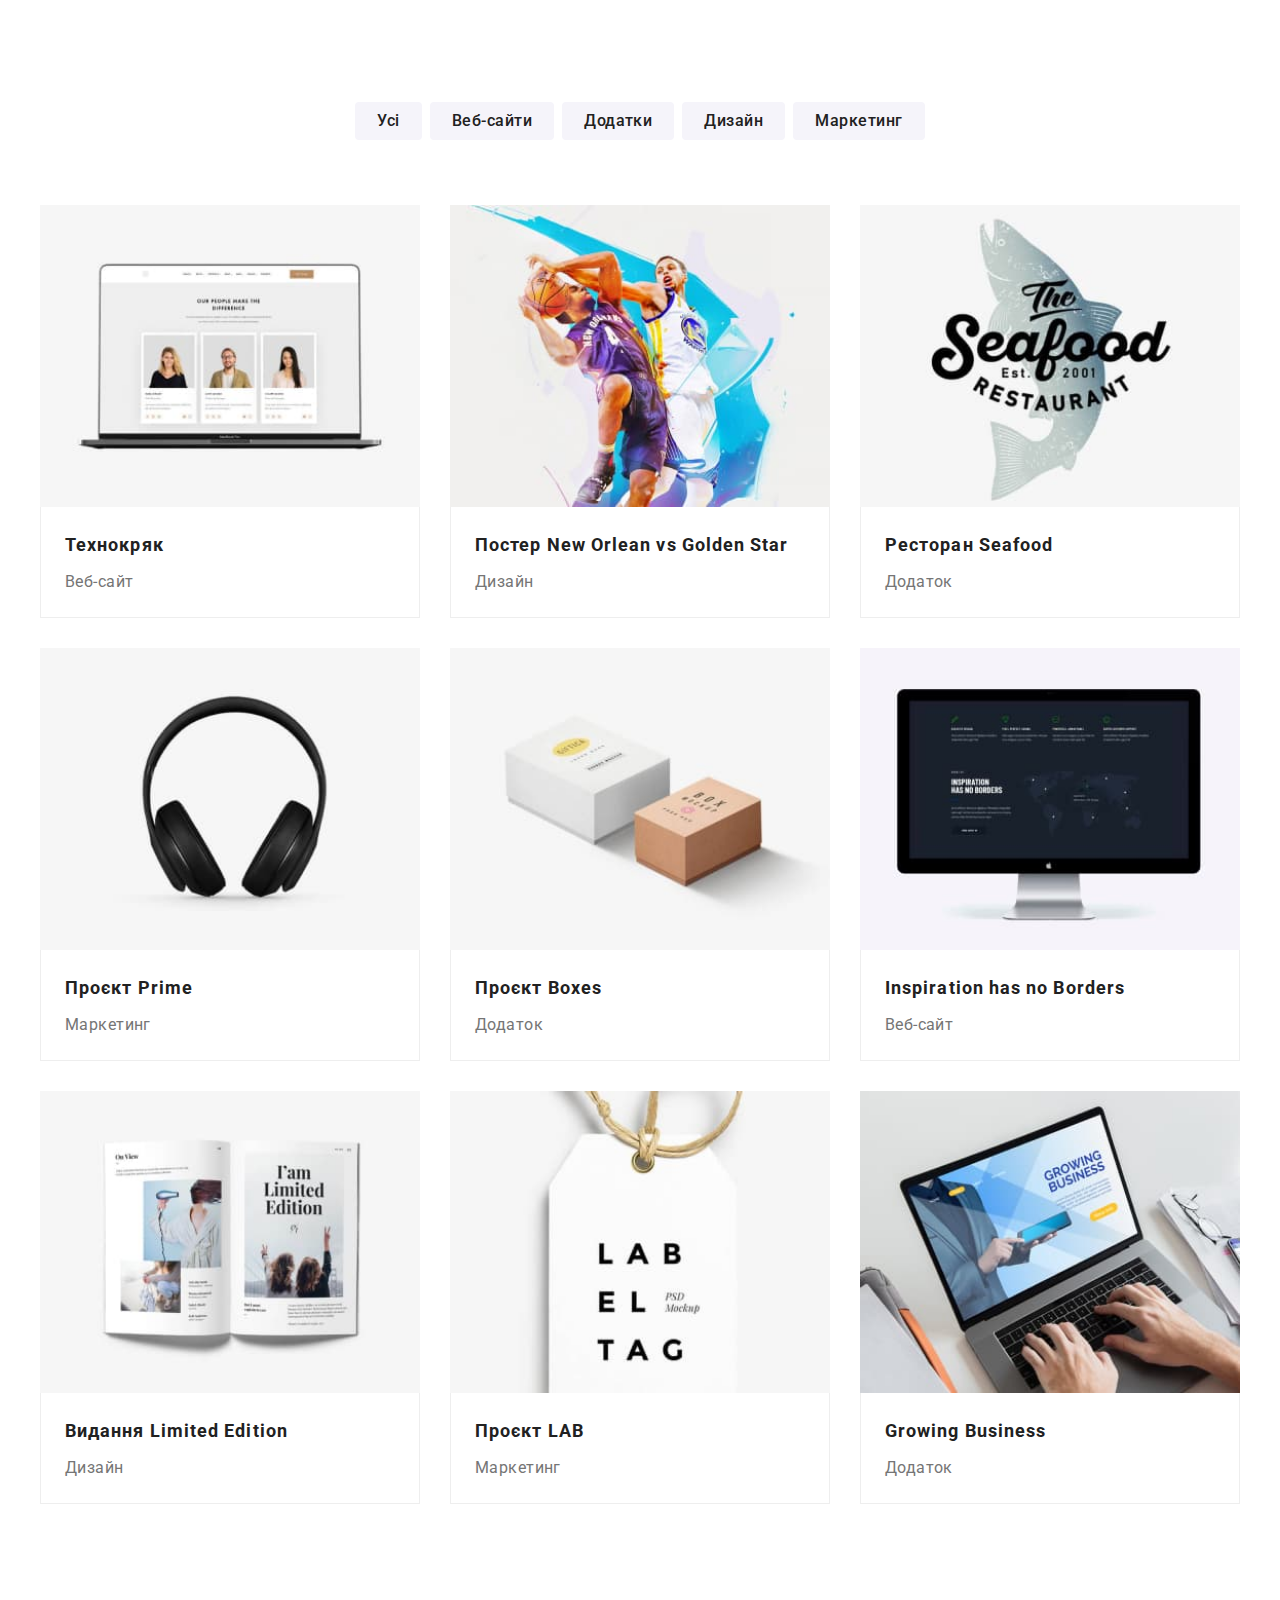
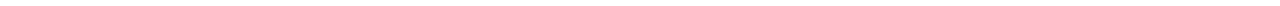
==== commit 0a2587d4: "Позиціонує елементи секцій з медіа-запитами 8ДЗ" ====
--- a/portfolio.html
+++ b/portfolio.html
@@ -19,7 +19,7 @@
     <link rel="stylesheet" href="./css/main.min.css">
   </head>
   <body>
-    <header class="header">
+    <!-- <header class="header">
       <div class="container header__container">
         <nav class="navigation">
           <a href="./index.html" class="logo link navigation__logo">Web<span class="logo__part">Studio</span></a>
@@ -48,7 +48,7 @@
           </li>
         </ul>
       </div>
-    </header>
+    </header> -->
     <main>
       <section class="section">
         <div class="container">
@@ -191,7 +191,7 @@
         </div>
       </section>
     </main>
-    <footer class="footer">
+    <!-- <footer class="footer">
       <div class="container footer__container">
         <div class="footer-logo-address-wrap">
           <a href="./index.html" class="logo link footer__logo">Web<span class="logo__part logo__part--light-color">Studio</span></a>
@@ -253,6 +253,6 @@
           </form>
         </div>
       </div>
-    </footer>
+    </footer> -->
   </body>
 </html>
--- a/css/main.min.css
+++ b/css/main.min.css
@@ -1 +1 @@
-:root{--main-text-color: #757575;--secondary-text-color: #212121;--logo-text-color: #000000;--accent-color: #2196f3;--active-button-color: #188ce8;--white-text-color: #ffffff;--main-background-color: #ffffff;--background-portfolio-projects-item: #eeeeee;--background-color-our-team-section: #f5f4fa;--footer-contacts-text-color: rgba(255, 255, 255, 0.6);--background-color-footer: #2f303a;--line-header-color: #ececec;--icons-color: #afb1b8;--footer-icons-color: #ffffff}ul{margin:0;padding-left:0}h1,h2,h3,h4,h5,h6,p{margin:0}button{cursor:pointer;display:block;border:none;border-radius:4px}address{font-style:normal}img{display:block;max-width:100%;height:auto}.link{text-decoration:none;color:inherit}.list{list-style-type:none;padding-left:0;margin:0}.logo.link{display:block}.navigation__logo{margin-right:93px;padding-top:24px;padding-bottom:25px}.logo{font-family:"Raleway",sans-serif;font-weight:700;font-size:26px;line-height:1.19;color:var(--accent-color)}.logo__part--dark-color{color:var(--logo-text-color)}.logo__part--light-color{color:var(--white-text-color)}.footer__logo{margin-bottom:20px}body{font-family:"Roboto",sans-serif;font-size:14px;letter-spacing:.03em;color:var(--main-text-color);background-color:var(--main-background-color)}.section{padding-top:94px;padding-bottom:94px}.container{width:1200px;margin:0 auto;padding-left:15px;padding-right:15px}.header__container{display:flex;align-items:center}.header{border-bottom:1px solid var(--line-header-color)}.navigation{display:flex}.site-nav{display:flex;align-items:center}.site-nav__item:not(:last-child){margin-right:50px}.site-nav__link{position:relative;font-weight:500;line-height:1.14;letter-spacing:.02em;color:var(--secondary-text-color);padding:32px 0;transition-property:color;transition-duration:250ms;transition-timing-function:cubic-bezier(0.4, 0, 0.2, 1)}.site-nav__link:hover,.site-nav__link:focus{color:var(--accent-color)}.contacts__link{font-weight:500;line-height:1.14;letter-spacing:.02em;color:var(--main-text-color);padding:32px 0;display:flex;align-items:center;transition-property:color;transition-duration:250ms;transition-timing-function:cubic-bezier(0.4, 0, 0.2, 1)}.contacts__link:hover,.contacts__link:focus{color:var(--accent-color)}.header__contacts{display:flex;margin-left:auto}.contacts__item:not(:last-child){margin-right:50px}.contacts__icon{margin-right:10px;fill:currentColor}.current{color:var(--accent-color)}.current::after{position:absolute;content:"";width:100%;height:4px;border-radius:2px;background-color:var(--accent-color);display:block;bottom:0}.hero{background-color:#c4c4c4;padding-top:200px;padding-bottom:200px;max-width:1600px;height:600px;background-image:linear-gradient(rgba(47, 48, 58, 0.4), rgba(47, 48, 58, 0.4)),url(../images/hero-bg.jpg);background-position:center;background-size:cover;background-repeat:no-repeat;margin-left:auto;margin-right:auto}.hero__title{font-weight:900;font-size:44px;line-height:1.36;text-align:center;letter-spacing:.06em;text-transform:uppercase;color:var(--white-text-color);margin-bottom:30px;max-width:696px;margin-left:auto;margin-right:auto}.hero__button{font-family:inherit;font-weight:700;font-size:16px;line-height:1.88;letter-spacing:.06em;color:var(--white-text-color);background-color:var(--accent-color);padding:10px 32px;margin-left:auto;margin-right:auto;transition:background-color 250ms cubic-bezier(0.4, 0, 0.2, 1)}.hero__button:hover,.hero__button:focus{background-color:var(--active-button-color)}.visually-hidden{position:absolute;width:1px;height:1px;margin:-1px;border:0;padding:0;white-space:nowrap;-webkit-clip-path:inset(100%);clip-path:inset(100%);clip:rect(0 0 0 0);overflow:hidden}.work__title,.people__title,.clients-title{font-size:36px;line-height:1.17;text-align:center;color:var(--secondary-text-color);margin-bottom:50px}.card-list__title{font-size:14px;line-height:1.14;text-transform:uppercase;color:var(--secondary-text-color);margin-bottom:10px}.card-list__descr{line-height:1.71}.card-list__item{width:calc((100% - 90px)/4)}.card-list__item:not(:last-child){margin-right:30px}.card-list{display:flex}.card-list__wrap{width:100%;height:120px;background-color:#f5f4fa;display:flex;justify-content:center;align-items:center;margin-bottom:30px}.section.work{padding-top:0}.pictures-list{display:flex}.pictures-list__item{width:calc((100% - 60px)/3)}.pictures-list__item:not(:last-child){margin-right:30px}.pictures-list__bottom{position:relative}.pictures-list__text{position:absolute;width:100%;height:70px;bottom:0;background-color:rgba(47,48,58,.8);font-weight:700;line-height:1.14;text-transform:uppercase;color:var(--white-text-color);display:flex;align-items:center;justify-content:center}.people{background-color:var(--background-color-our-team-section)}.people-list{display:flex}.people-list__item{background-color:var(--main-background-color);width:calc((100% - 90px)/4);box-shadow:0px 1px 3px rgba(0,0,0,.12),0px 1px 1px rgba(0,0,0,.14),0px 2px 1px rgba(0,0,0,.2);border-radius:0px 0px 4px 4px}.people-list__item:not(:last-child){margin-right:30px}.people-list__wrap{padding-top:30px;padding-bottom:30px}.people-list__subtitle{font-weight:500;font-size:16px;line-height:1.19;text-align:center;color:var(--secondary-text-color);margin-bottom:10px}.people-list__text{font-size:16px;line-height:1.19;text-align:center;margin-bottom:16px}.people__social-list{display:flex;gap:10px;justify-content:center}.social-list__item{width:44px;height:44px}.social-list__link{width:100%;height:100%;border-radius:50%;display:flex;align-items:center;justify-content:center;color:var(--icons-color);transition:background-color 250ms cubic-bezier(0.4, 0, 0.2, 1),color 250ms cubic-bezier(0.4, 0, 0.2, 1)}.social-list__link:hover,.social-list__link:focus{background-color:var(--accent-color);color:var(--main-background-color)}.social-list__icon{fill:currentColor}.social-list__link--light-color{background-color:rgba(255,255,255,.1);color:var(--footer-icons-color)}.clients-title{margin-bottom:50px}.clients-list{display:flex;gap:30px}.clients-item{width:calc((100% - 150px)/6);height:92px}.clients-link{width:100%;height:100%;display:flex;justify-content:center;align-items:center;border:1px solid currentColor;border-radius:4px;color:var(--icons-color);transition:color 250ms cubic-bezier(0.4, 0, 0.2, 1)}.clients-link:hover,.clients-link:focus{color:var(--accent-color)}.client-icon{fill:currentColor}.footer{background-color:var(--background-color-footer);padding-top:60px;padding-bottom:60px}.footer__container{display:flex;align-items:baseline}.address-items:not(:last-child){margin-bottom:9px}.address-item.link{line-height:1.71;color:var(--white-text-color)}.address-item.link:hover,.address-item.link:focus{color:var(--accent-color)}.address-list .link{transition:color 250ms cubic-bezier(0.4, 0, 0.2, 1)}.footer-contacts-item.link{line-height:1.71;color:var(--footer-contacts-text-color)}.footer-contacts-item.link:hover,.footer-contacts-item.link:focus{color:var(--accent-color)}.footer-social-text{font-weight:700;font-size:14px;line-height:1,14px;text-transform:uppercase;color:var(--white-text-color);margin-bottom:20px}.footer-logo-address-wrap{margin-right:70px}.sign-in{margin-left:auto}.sign-text{display:block;font-weight:700;line-height:1.14;text-transform:uppercase;color:var(--white-text-color);margin-bottom:20px}.input-sign-mail{border:1px solid rgba(255,255,255,.3);filter:drop-shadow(0px 4px 4px rgba(0, 0, 0, 0.15));border-radius:4px;background-color:rgba(0,0,0,0);width:358px;height:50px;padding:15px 16px;margin-right:15px;outline:rgba(0,0,0,0);color:var(--white-text-color)}.input-sign-mail::-moz-placeholder{font-weight:400;font-size:16px;line-height:1.25;display:flex;align-items:center;color:rgba(255,255,255,.6)}.input-sign-mail:-ms-input-placeholder{font-weight:400;font-size:16px;line-height:1.25;display:flex;align-items:center;color:rgba(255,255,255,.6)}.input-sign-mail::placeholder{font-weight:400;font-size:16px;line-height:1.25;display:flex;align-items:center;color:rgba(255,255,255,.6)}.btn-sign{background:var(--accent-color);box-shadow:0px 4px 4px rgba(0,0,0,.15);border-radius:4px;padding:10px 28px;font-weight:700;font-size:16px;line-height:1.88;display:flex;align-items:center;text-align:center;letter-spacing:.06em;color:var(--white-text-color);transition:background-color 250ms cubic-bezier(0.4, 0, 0.2, 1)}.btn-sign:hover,.btn-sign:focus{background-color:var(--active-button-color)}.sign-icon{margin-left:10px;fill:var(--main-background-color)}.sign-form{display:flex}.buttons-list{display:flex;justify-content:center;margin-bottom:50px}.btn-item:not(:last-child){margin-right:8px}.button-item{font-family:inherit;font-weight:500;font-size:16px;line-height:1.63;text-align:center;letter-spacing:.03em;color:var(--secondary-text-color);background:#f5f4fa;padding:6px 22px;transition:background-color 250ms cubic-bezier(0.4, 0, 0.2, 1),color 250ms cubic-bezier(0.4, 0, 0.2, 1),box-shadow 250ms cubic-bezier(0.4, 0, 0.2, 1)}.button-item:hover,.button-item:focus{color:var(--white-text-color);background-color:var(--accent-color);box-shadow:0px 3px 1px rgba(0,0,0,.1),0px 1px 2px rgba(0,0,0,.08),0px 2px 2px rgba(0,0,0,.12)}.project-title{font-size:18px;line-height:2;letter-spacing:.06em;color:var(--secondary-text-color);margin-bottom:4px}.project-type{font-size:16px;line-height:1.88}.wrapper-project-text{padding:20px 24px;border-left:1px solid var(--background-portfolio-projects-item);border-right:1px solid var(--background-portfolio-projects-item);border-bottom:1px solid var(--background-portfolio-projects-item)}.projects-list.list{display:flex;flex-wrap:wrap;gap:30px}.project-item{flex-basis:calc((100% - 60px)/3)}.card-link{color:currentColor;text-decoration:none;display:block;transition:box-shadow 250ms cubic-bezier(0.4, 0, 0.2, 1)}.card-link:hover,.card-link:focus{box-shadow:0px 1px 1px rgba(0,0,0,.12),0px 4px 4px rgba(0,0,0,.06),1px 4px 6px rgba(0,0,0,.16)}.thumb-project-img{position:relative;display:block;overflow:hidden}.card-text-overlay{position:absolute;width:100%;height:100%;top:0;left:0;padding:63px 24px;font-weight:400;font-size:18px;line-height:1.56;color:var(--white-text-color);background-color:rgba(33,150,243,.9);transform:translateY(100%);transition:transform 250ms cubic-bezier(0.4, 0, 0.2, 1)}.card-link:hover .card-text-overlay,.card-link:focus .card-text-overlay{transform:translateY(0)}.backdrop{position:fixed;top:0;left:0;width:100%;height:100%;background-color:rgba(0,0,0,.2);transition:opacity 300ms linear,visibility 300ms linear}.backdrop.is-hidden{opacity:0;pointer-events:none;visibility:hidden}.modal{position:absolute;width:528px;height:581px;background-color:var(--main-background-color);box-shadow:0px 1px 3px rgba(0,0,0,.12),0px 1px 1px rgba(0,0,0,.14),0px 2px 1px rgba(0,0,0,.2);border-radius:4px;top:50%;left:50%;transform:translateX(-50%) translateY(-50%) scale(1);transition:transform 250ms cubic-bezier(0.4, 0, 0.2, 1);padding:40px}.backdrop.is-hidden .modal{transform:translateX(-50%) translateY(-50%) scale(0)}.btn-close-modal{position:absolute;top:8px;right:8px;width:30px;height:30px;border-radius:50%;cursor:pointer;display:flex;align-items:center;justify-content:center;background:var(--main-background-color);border:1px solid rgba(0,0,0,.1);transition:fill 250ms cubic-bezier(0.4, 0, 0.2, 1)}.btn-close-modal:hover,.btn-close-modal:focus{fill:var(--accent-color)}.modal-title{margin-bottom:12px;font-weight:700;font-size:20px;line-height:1.15;text-align:center;color:var(--secondary-text-color)}.modal-label{display:block;margin-bottom:4px;font-weight:400;font-size:12px;line-height:1.17;letter-spacing:.01em}.modal-input{display:block;width:100%;height:40px;border:1px solid rgba(33,33,33,.2);border-radius:4px;padding-left:42px;outline:rgba(0,0,0,0);transition:border-color 250ms cubic-bezier(0.4, 0, 0.2, 1)}.modal-input:focus,.modal-input:hover{border-color:var(--accent-color)}.modal-field{margin-bottom:10px}.input-wrap{position:relative}.modal-icon{position:absolute;left:12px;top:50%;transform:translateY(-50%);transition:fill 250ms cubic-bezier(0.4, 0, 0.2, 1)}.modal-input:focus+.modal-icon,.modal-input:hover+.modal-icon{fill:var(--accent-color)}.modal-textarea{width:100%;height:120px;padding:12px 16px;border:1px solid rgba(33,33,33,.2);border-radius:4px;outline:rgba(0,0,0,0);resize:none;transition:border-color 250ms cubic-bezier(0.4, 0, 0.2, 1)}.modal-textarea:hover,.modal-textarea:focus{border-color:var(--accent-color)}.modal-textarea::-moz-placeholder{font-weight:400;font-size:12px;line-height:1.17;letter-spacing:.01em;color:rgba(117,117,117,.5)}.modal-textarea:-ms-input-placeholder{font-weight:400;font-size:12px;line-height:1.17;letter-spacing:.01em;color:rgba(117,117,117,.5)}.modal-textarea::placeholder{font-weight:400;font-size:12px;line-height:1.17;letter-spacing:.01em;color:rgba(117,117,117,.5)}.modal-field.comment{margin-bottom:20px}.icon-checkbox{width:16px;height:15px;border-radius:3px;border:2px solid var(--secondary-text-color);display:inline-flex;justify-content:center;align-items:center;margin-right:7px}.modal-checkbox:focus+.icon-checkbox{border-color:var(--active-button-color)}.modal-checkbox:checked+.icon-checkbox{border-color:rgba(0,0,0,0);background-color:var(--accent-color);background-origin:border-box}.modal-label.agee{font-weight:400;font-size:14px;line-height:1.71;letter-spacing:.03em;margin:0;display:flex;align-items:center}.agree-link{position:relative;color:var(--accent-color);cursor:pointer;margin-left:4px}.agree-link::after{position:absolute;content:"";width:100%;height:1px;background-color:var(--accent-color);display:block;bottom:4px;right:0}.modal-field.agree{display:flex;align-items:center;justify-content:center;margin-bottom:30px}.modal-button-send{padding:10px 52px;margin:0 auto;font-weight:700;font-size:16px;line-height:1.88;display:flex;align-items:center;text-align:center;letter-spacing:.06em;color:var(--white-text-color);background:var(--accent-color);box-shadow:0px 4px 4px rgba(0,0,0,.15);border-radius:4px;transition:background-color 250ms cubic-bezier(0.4, 0, 0.2, 1)}.modal-button-send:hover,.modal-button-send:focus{background-color:var(--active-button-color)}/*# sourceMappingURL=main.min.css.map */+:root{--main-text-color: #757575;--secondary-text-color: #212121;--logo-text-color: #000000;--accent-color: #2196f3;--active-button-color: #188ce8;--white-text-color: #ffffff;--main-background-color: #ffffff;--background-portfolio-projects-item: #eeeeee;--background-color-our-team-section: #f5f4fa;--footer-contacts-text-color: rgba(255, 255, 255, 0.6);--background-color-footer: #2f303a;--line-header-color: #ececec;--icons-color: #afb1b8;--footer-icons-color: #ffffff}ul{margin:0;padding-left:0}h1,h2,h3,h4,h5,h6,p{margin:0}button{cursor:pointer;display:block;border:none;border-radius:4px}address{font-style:normal}img{display:block;max-width:100%;width:100%;height:auto}.link{text-decoration:none;color:inherit}.list{list-style-type:none;padding-left:0;margin:0}.logo.link{display:block}.navigation__logo{margin-right:93px;padding-top:24px;padding-bottom:25px}.logo{font-family:"Raleway",sans-serif;font-weight:700;font-size:26px;line-height:1.19;color:var(--accent-color)}.logo__part--dark-color{color:var(--logo-text-color)}.logo__part--light-color{color:var(--white-text-color)}.footer__logo{margin-bottom:20px}body{font-family:"Roboto",sans-serif;font-size:14px;letter-spacing:.03em;color:var(--main-text-color);background-color:var(--main-background-color)}.section{padding-top:60px;padding-bottom:60px}@media screen and (min-width: 1200px){.section{padding-top:94px;padding-bottom:94px}}.container{width:100%;margin:0 auto;padding-left:15px;padding-right:15px}@media screen and (min-width: 480px){.container{max-width:480px}}@media screen and (min-width: 768px){.container{max-width:768px}}@media screen and (min-width: 1200px){.container{max-width:1200px}}.header__container{display:flex;align-items:center}.header{border-bottom:1px solid var(--line-header-color)}.navigation{display:flex}.site-nav{display:flex;align-items:center}.site-nav__item:not(:last-child){margin-right:50px}.site-nav__link{position:relative;font-weight:500;line-height:1.14;letter-spacing:.02em;color:var(--secondary-text-color);padding:32px 0;transition-property:color;transition-duration:250ms;transition-timing-function:cubic-bezier(0.4, 0, 0.2, 1)}.site-nav__link:hover,.site-nav__link:focus{color:var(--accent-color)}.contacts__link{font-weight:500;line-height:1.14;letter-spacing:.02em;color:var(--main-text-color);padding:32px 0;display:flex;align-items:center;transition-property:color;transition-duration:250ms;transition-timing-function:cubic-bezier(0.4, 0, 0.2, 1)}.contacts__link:hover,.contacts__link:focus{color:var(--accent-color)}.header__contacts{display:flex;margin-left:auto}.contacts__item:not(:last-child){margin-right:50px}.contacts__icon{margin-right:10px;fill:currentColor}.current{color:var(--accent-color)}.current::after{position:absolute;content:"";width:100%;height:4px;border-radius:2px;background-color:var(--accent-color);display:block;bottom:0}.hero{background-color:#c4c4c4;padding-top:200px;padding-bottom:200px;max-width:1600px;height:600px;background-image:linear-gradient(rgba(47, 48, 58, 0.4), rgba(47, 48, 58, 0.4)),url(../images/hero-bg.jpg);background-position:center;background-size:cover;background-repeat:no-repeat;margin-left:auto;margin-right:auto}.hero__title{font-weight:900;font-size:44px;line-height:1.36;text-align:center;letter-spacing:.06em;text-transform:uppercase;color:var(--white-text-color);margin-bottom:30px;max-width:696px;margin-left:auto;margin-right:auto}.hero__button{font-family:inherit;font-weight:700;font-size:16px;line-height:1.88;letter-spacing:.06em;color:var(--white-text-color);background-color:var(--accent-color);padding:10px 32px;margin-left:auto;margin-right:auto;transition:background-color 250ms cubic-bezier(0.4, 0, 0.2, 1)}.hero__button:hover,.hero__button:focus{background-color:var(--active-button-color)}.visually-hidden{position:absolute;width:1px;height:1px;margin:-1px;border:0;padding:0;white-space:nowrap;-webkit-clip-path:inset(100%);clip-path:inset(100%);clip:rect(0 0 0 0);overflow:hidden}.work__title,.people__title,.clients-title{font-size:36px;line-height:1.17;text-align:center;color:var(--secondary-text-color);margin-bottom:50px}.card-list__title{font-size:14px;line-height:1.14;text-transform:uppercase;color:var(--secondary-text-color);margin-bottom:10px}.card-list__descr{line-height:1.71}.card-list__item{width:100%}@media screen and (min-width: 768px){.card-list__item{width:calc((100% - 30px)/2)}}@media screen and (min-width: 1200px){.card-list__item{width:calc((100% - 90px)/4)}}.card-list{display:flex;flex-wrap:wrap;gap:30px}.card-list__wrap{width:100%;height:120px;background-color:#f5f4fa;display:flex;justify-content:center;align-items:center;margin-bottom:30px}.section.work{display:none}@media screen and (min-width: 1200px){.section.work{display:block;padding-top:0}}.pictures-list{display:flex}.pictures-list__item{width:calc((100% - 60px)/3)}.pictures-list__item:not(:last-child){margin-right:30px}.pictures-list__bottom{position:relative}.pictures-list__text{position:absolute;width:100%;height:70px;bottom:0;background-color:rgba(47,48,58,.8);font-weight:700;line-height:1.14;text-transform:uppercase;color:var(--white-text-color);display:flex;align-items:center;justify-content:center}.people{background-color:var(--background-color-our-team-section)}.people-list{display:flex;flex-wrap:wrap;gap:30px}.people-list__item{background-color:var(--main-background-color);width:100%;box-shadow:0px 1px 3px rgba(0,0,0,.12),0px 1px 1px rgba(0,0,0,.14),0px 2px 1px rgba(0,0,0,.2);border-radius:0px 0px 4px 4px}@media screen and (min-width: 768px){.people-list__item{width:calc((100% - 30px)/2)}}@media screen and (min-width: 1200px){.people-list__item{width:calc((100% - 90px)/4)}}.people-list__wrap{padding-top:30px;padding-bottom:30px}.people-list__subtitle{font-weight:500;font-size:16px;line-height:1.19;text-align:center;color:var(--secondary-text-color);margin-bottom:10px}.people-list__text{font-size:16px;line-height:1.19;text-align:center;margin-bottom:16px}.people__social-list{display:flex;gap:10px;justify-content:center}.social-list__item{width:44px;height:44px}.social-list__link{width:100%;height:100%;border-radius:50%;display:flex;align-items:center;justify-content:center;color:var(--icons-color);transition:background-color 250ms cubic-bezier(0.4, 0, 0.2, 1),color 250ms cubic-bezier(0.4, 0, 0.2, 1)}.social-list__link:hover,.social-list__link:focus{background-color:var(--accent-color);color:var(--main-background-color)}.social-list__icon{fill:currentColor}.social-list__link--light-color{background-color:rgba(255,255,255,.1);color:var(--footer-icons-color)}.clients-list{display:flex;flex-wrap:wrap;gap:30px}.clients-item{width:calc((100% - 30px)/2);height:92px}@media screen and (min-width: 768px){.clients-item{width:calc((100% - 60px)/3)}}@media screen and (min-width: 1200px){.clients-item{width:calc((100% - 150px)/6)}}.clients-link{width:100%;height:100%;display:flex;justify-content:center;align-items:center;border:1px solid currentColor;border-radius:4px;color:var(--icons-color);transition:color 250ms cubic-bezier(0.4, 0, 0.2, 1)}.clients-link:hover,.clients-link:focus{color:var(--accent-color)}.client-icon{fill:currentColor}.footer{background-color:var(--background-color-footer);padding-top:60px;padding-bottom:60px}.footer__container{display:flex;flex-wrap:wrap;justify-content:center}.address-items:not(:last-child){margin-bottom:9px}.address-item.link{line-height:1.71;text-align:center;color:var(--white-text-color)}.address-item.link:hover,.address-item.link:focus{color:var(--accent-color)}.address-list .link{transition:color 250ms cubic-bezier(0.4, 0, 0.2, 1)}.footer-contacts-item.link{line-height:1.71;text-align:center;color:var(--footer-contacts-text-color)}.footer-contacts-item.link:hover,.footer-contacts-item.link:focus{color:var(--accent-color)}.footer-social-text{font-weight:700;font-size:14px;line-height:1.14;text-align:center;text-transform:uppercase;color:var(--white-text-color);margin-bottom:20px}.footer-logo-address-wrap{margin-right:70px}.sign-in{margin-left:auto}.sign-text{display:block;text-align:center;font-weight:700;line-height:1.14;text-transform:uppercase;color:var(--white-text-color);margin-bottom:20px}.input-sign-mail{border:1px solid rgba(255,255,255,.3);filter:drop-shadow(0px 4px 4px rgba(0, 0, 0, 0.15));border-radius:4px;background-color:rgba(0,0,0,0);width:358px;height:50px;padding:15px 16px;margin-right:15px;outline:rgba(0,0,0,0);color:var(--white-text-color)}.input-sign-mail::-moz-placeholder{font-weight:400;font-size:16px;line-height:1.25;display:flex;align-items:center;color:rgba(255,255,255,.6)}.input-sign-mail:-ms-input-placeholder{font-weight:400;font-size:16px;line-height:1.25;display:flex;align-items:center;color:rgba(255,255,255,.6)}.input-sign-mail::placeholder{font-weight:400;font-size:16px;line-height:1.25;display:flex;align-items:center;color:rgba(255,255,255,.6)}.btn-sign{background:var(--accent-color);box-shadow:0px 4px 4px rgba(0,0,0,.15);border-radius:4px;padding:10px 28px;font-weight:700;font-size:16px;line-height:1.88;display:flex;align-items:center;text-align:center;letter-spacing:.06em;color:var(--white-text-color);transition:background-color 250ms cubic-bezier(0.4, 0, 0.2, 1)}.btn-sign:hover,.btn-sign:focus{background-color:var(--active-button-color)}.sign-icon{margin-left:10px;fill:var(--main-background-color)}.sign-form{display:flex;flex-wrap:wrap;justify-content:center}.buttons-list{display:flex;flex-wrap:wrap;margin-bottom:40px}@media screen and (min-width: 768px){.buttons-list{justify-content:center}}@media screen and (min-width: 1200px){.buttons-list{justify-content:center;margin-bottom:50px}}.btn-item:not(:last-child){margin-bottom:15px;margin-right:8px}.button-item{font-family:inherit;font-weight:500;font-size:16px;line-height:1.63;text-align:center;letter-spacing:.03em;color:var(--secondary-text-color);background:#f5f4fa;padding:6px 22px;transition:background-color 250ms cubic-bezier(0.4, 0, 0.2, 1),color 250ms cubic-bezier(0.4, 0, 0.2, 1),box-shadow 250ms cubic-bezier(0.4, 0, 0.2, 1)}.button-item:hover,.button-item:focus{color:var(--white-text-color);background-color:var(--accent-color);box-shadow:0px 3px 1px rgba(0,0,0,.1),0px 1px 2px rgba(0,0,0,.08),0px 2px 2px rgba(0,0,0,.12)}.project-title{font-size:18px;line-height:2;letter-spacing:.06em;color:var(--secondary-text-color);margin-bottom:4px}.project-type{font-size:16px;line-height:1.88}.wrapper-project-text{padding:20px 24px;border-left:1px solid var(--background-portfolio-projects-item);border-right:1px solid var(--background-portfolio-projects-item);border-bottom:1px solid var(--background-portfolio-projects-item)}.projects-list.list{display:flex;flex-wrap:wrap;gap:30px}.project-item{width:100%}@media screen and (min-width: 768px){.project-item{width:calc((100% - 30px)/2)}}@media screen and (min-width: 1200px){.project-item{width:calc((100% - 60px)/3)}}.card-link{color:currentColor;text-decoration:none;display:block;transition:box-shadow 250ms cubic-bezier(0.4, 0, 0.2, 1)}.card-link:hover,.card-link:focus{box-shadow:0px 1px 1px rgba(0,0,0,.12),0px 4px 4px rgba(0,0,0,.06),1px 4px 6px rgba(0,0,0,.16)}.thumb-project-img{position:relative;display:block;overflow:hidden}.card-text-overlay{position:absolute;width:100%;height:100%;top:0;left:0;padding:63px 24px;font-weight:400;font-size:18px;line-height:1.56;color:var(--white-text-color);background-color:rgba(33,150,243,.9);transform:translateY(100%);transition:transform 250ms cubic-bezier(0.4, 0, 0.2, 1)}.card-link:hover .card-text-overlay,.card-link:focus .card-text-overlay{transform:translateY(0)}.backdrop{position:fixed;top:0;left:0;width:100%;height:100%;background-color:rgba(0,0,0,.2);transition:opacity 300ms linear,visibility 300ms linear}.backdrop.is-hidden{opacity:0;pointer-events:none;visibility:hidden}.modal{position:absolute;width:528px;height:581px;background-color:var(--main-background-color);box-shadow:0px 1px 3px rgba(0,0,0,.12),0px 1px 1px rgba(0,0,0,.14),0px 2px 1px rgba(0,0,0,.2);border-radius:4px;top:50%;left:50%;transform:translateX(-50%) translateY(-50%) scale(1);transition:transform 250ms cubic-bezier(0.4, 0, 0.2, 1);padding:40px}.backdrop.is-hidden .modal{transform:translateX(-50%) translateY(-50%) scale(0)}.btn-close-modal{position:absolute;top:8px;right:8px;width:30px;height:30px;border-radius:50%;cursor:pointer;display:flex;align-items:center;justify-content:center;background:var(--main-background-color);border:1px solid rgba(0,0,0,.1);transition:fill 250ms cubic-bezier(0.4, 0, 0.2, 1)}.btn-close-modal:hover,.btn-close-modal:focus{fill:var(--accent-color)}.modal-title{margin-bottom:12px;font-weight:700;font-size:20px;line-height:1.15;text-align:center;color:var(--secondary-text-color)}.modal-label{display:block;margin-bottom:4px;font-weight:400;font-size:12px;line-height:1.17;letter-spacing:.01em}.modal-input{display:block;width:100%;height:40px;border:1px solid rgba(33,33,33,.2);border-radius:4px;padding-left:42px;outline:rgba(0,0,0,0);transition:border-color 250ms cubic-bezier(0.4, 0, 0.2, 1)}.modal-input:focus,.modal-input:hover{border-color:var(--accent-color)}.modal-field{margin-bottom:10px}.input-wrap{position:relative}.modal-icon{position:absolute;left:12px;top:50%;transform:translateY(-50%);transition:fill 250ms cubic-bezier(0.4, 0, 0.2, 1)}.modal-input:focus+.modal-icon,.modal-input:hover+.modal-icon{fill:var(--accent-color)}.modal-textarea{width:100%;height:120px;padding:12px 16px;border:1px solid rgba(33,33,33,.2);border-radius:4px;outline:rgba(0,0,0,0);resize:none;transition:border-color 250ms cubic-bezier(0.4, 0, 0.2, 1)}.modal-textarea:hover,.modal-textarea:focus{border-color:var(--accent-color)}.modal-textarea::-moz-placeholder{font-weight:400;font-size:12px;line-height:1.17;letter-spacing:.01em;color:rgba(117,117,117,.5)}.modal-textarea:-ms-input-placeholder{font-weight:400;font-size:12px;line-height:1.17;letter-spacing:.01em;color:rgba(117,117,117,.5)}.modal-textarea::placeholder{font-weight:400;font-size:12px;line-height:1.17;letter-spacing:.01em;color:rgba(117,117,117,.5)}.modal-field.comment{margin-bottom:20px}.icon-checkbox{width:16px;height:15px;border-radius:3px;border:2px solid var(--secondary-text-color);display:inline-flex;justify-content:center;align-items:center;margin-right:7px}.modal-checkbox:focus+.icon-checkbox{border-color:var(--active-button-color)}.modal-checkbox:checked+.icon-checkbox{border-color:rgba(0,0,0,0);background-color:var(--accent-color);background-origin:border-box}.modal-label.agee{font-weight:400;font-size:14px;line-height:1.71;letter-spacing:.03em;margin:0;display:flex;align-items:center}.agree-link{position:relative;color:var(--accent-color);cursor:pointer;margin-left:4px}.agree-link::after{position:absolute;content:"";width:100%;height:1px;background-color:var(--accent-color);display:block;bottom:4px;right:0}.modal-field.agree{display:flex;align-items:center;justify-content:center;margin-bottom:30px}.modal-button-send{padding:10px 52px;margin:0 auto;font-weight:700;font-size:16px;line-height:1.88;display:flex;align-items:center;text-align:center;letter-spacing:.06em;color:var(--white-text-color);background:var(--accent-color);box-shadow:0px 4px 4px rgba(0,0,0,.15);border-radius:4px;transition:background-color 250ms cubic-bezier(0.4, 0, 0.2, 1)}.modal-button-send:hover,.modal-button-send:focus{background-color:var(--active-button-color)}/*# sourceMappingURL=main.min.css.map */